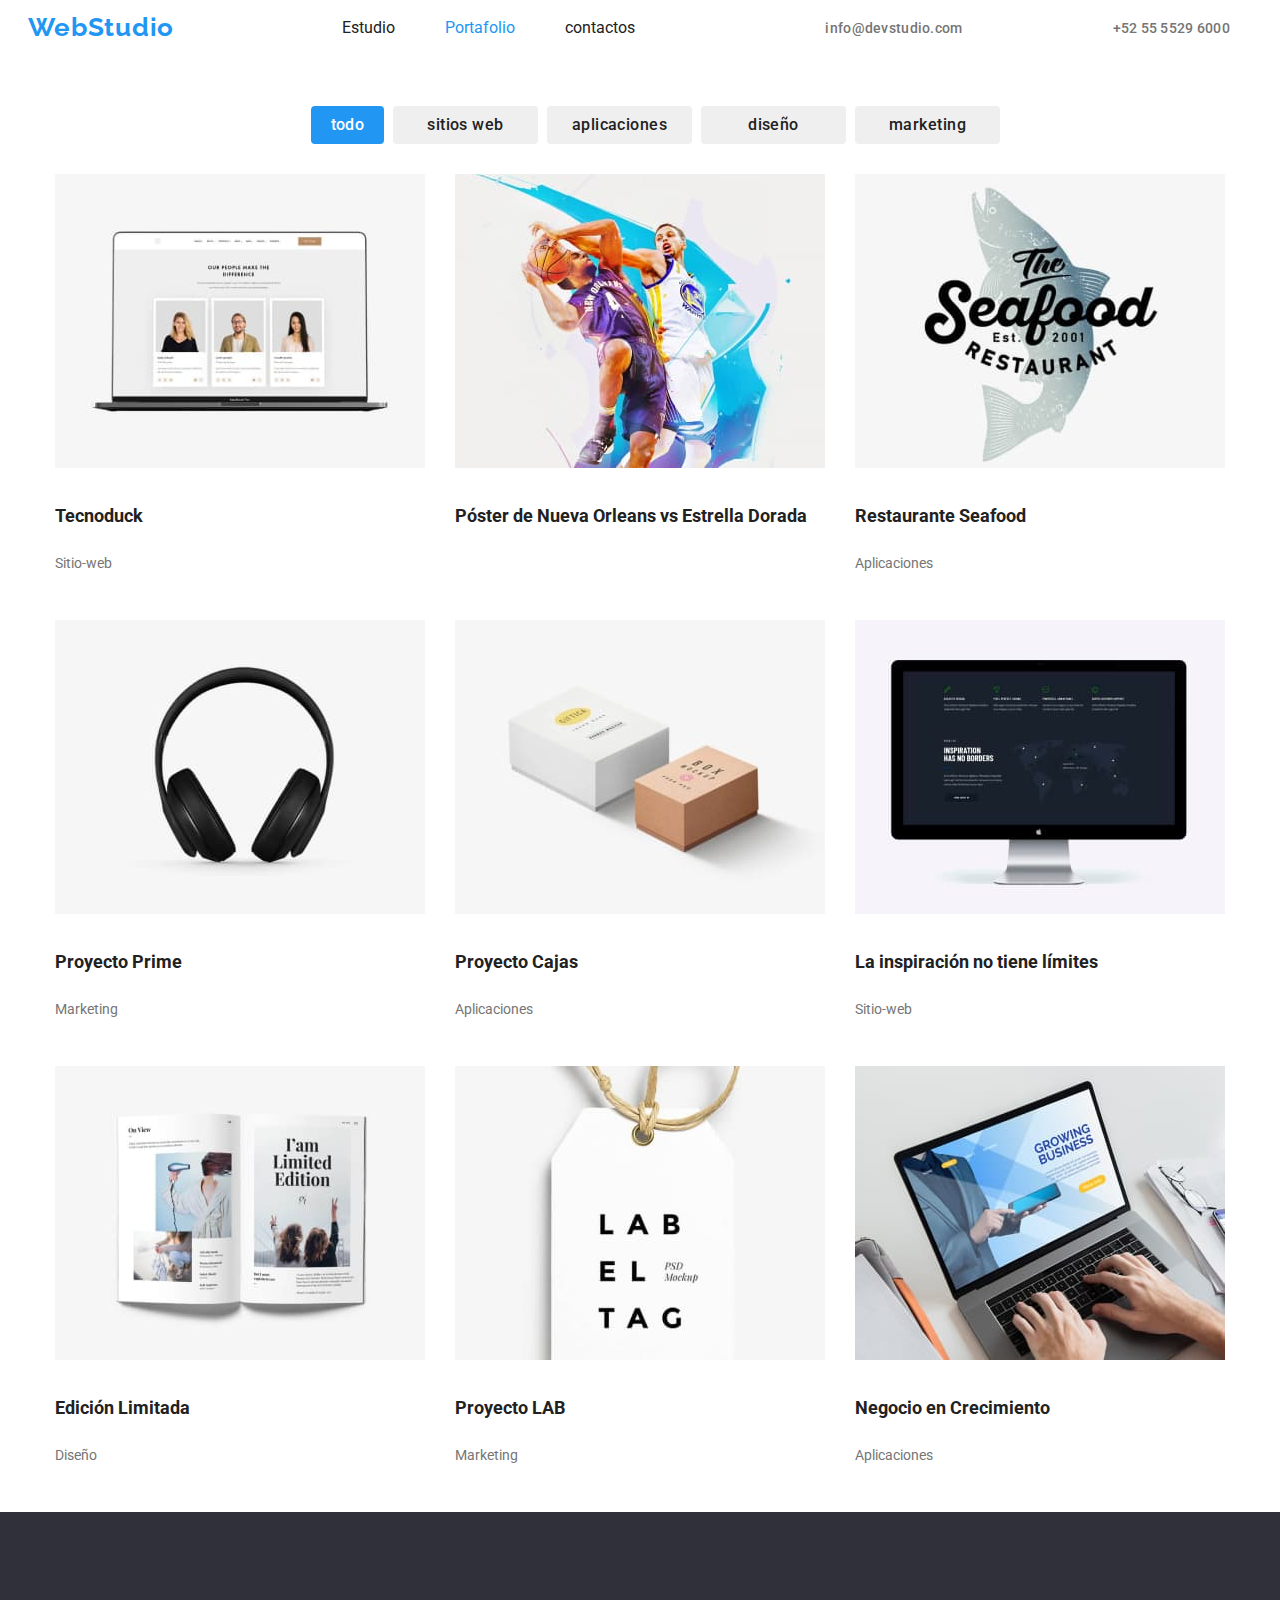
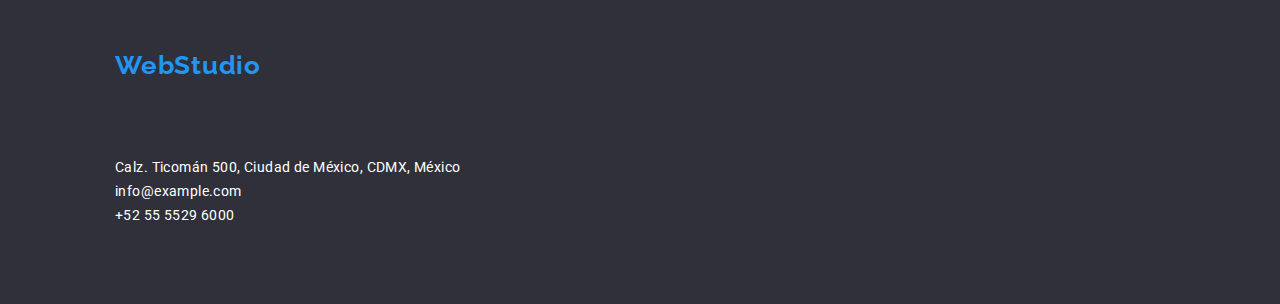
==== portafolio.html @ 16f540e9 "tarea-3" ====
<!DOCTYPE html>
<html lang="en">
  <head>
    <meta charset="UTF-8" />
    <meta http-equiv="X-UA-Compatible" content="IE=edge" />
    <meta name="viewport" content="width=device-width, initial-scale=1.0" />
    <title>Document</title>
    <link rel="stylesheet" href="css/styles.css" />
    <link rel="preconnect" href="https://fonts.gstatic.com" crossorigin />
  </head>
  <body>
    <header class="cabecera">
      <a class="logo" href="#">WebStudio</a>
      <nav class="menu">
        <ul class="list">
          <li id="current">
            <a class="link" href="./index.html">Estudio</a>
          </li>
          <li>
            <a class="link current" href="./portafolio.html">Portafolio</a>
          </li>
          <li>
            <a class="link contacts" href="./contactos">contactos</a>
          </li>
        </ul>
      </nav>
      <ul class="list">
        <li>
          <a class="link-contacts" href="mailto:info@devstudio.com"
            >info@devstudio.com</a
          >
        </li>
        <li>
          <a class="link-contacts" href="tel:+52 55 5529 6000"
            >+52 55 5529 6000</a
          >
        </li>
      </ul>
    </header>
    <main>
      <section class="cuerpo-port">
        <ul class="button-port">
          <li>
            <button class="button-blue" type="button">todo</button>
          </li>
          <li>
            <button class="filter-button" type="button">sitios web</button>
          </li>
          <li>
            <button class="filter-button" type="button">aplicaciones</button>
          </li>
          <li>
            <button class="filter-button" type="button">diseño</button>
          </li>
          <li>
            <button class="filter-button" type="button">marketing</button>
          </li>
        </ul>
        <ul class="images-portafolio">
          <li>
            <img
              src="./images/image16.jpg"
              alt="equipo trabajo"
              width="370"
              height="294"
            />
            <h3 class="title-prt">Tecnoduck</h3>
            <p class="image-description">Sitio-web</p>
          </li>
          <li>
            <img
              src="./images/image8.jpg"
              alt="pintura"
              width="370"
              height="294"
            />
            <h3 class="title-prt">
              Póster de Nueva Orleans vs Estrella Dorada
            </h3>
          </li>
          <li>
            <img
              src="./images/image9.jpg"
              alt="restaurante"
              width="370"
              height="294"
            />
            <h3 class="title-prt">Restaurante Seafood</h3>
            <p class="image-description">Aplicaciones</p>
          </li>
          <li>
            <img
              src="./images/image10.jpg"
              alt="audifonos"
              width="370"
              height="294"
            />
            <h3 class="title-prt">Proyecto Prime</h3>
            <p class="image-description">Marketing</p>
          </li>
          <li>
            <img
              src="./images/image11.jpg"
              alt="cajas"
              width="370"
              height="294"
            />
            <h3 class="title-prt">Proyecto Cajas</h3>
            <p class="image-description">Aplicaciones</p>
          </li>
          <li>
            <img
              src="./images/image12.jpg"
              alt="pantalla"
              width="370"
              height="294"
            />
            <h3 class="title-prt">La inspiración no tiene límites</h3>
            <p class="image-description">Sitio-web</p>
          </li>
          <li>
            <img
              src="./images/image13.jpg"
              alt="libro"
              width="370"
              height="294"
            />
            <h3 class="title-prt">Edición Limitada</h3>
            <p class="image-description">Diseño</p>
          </li>
          <li>
            <img
              src="./images/image14.jpg"
              alt="marketing"
              width="370"
              height="294"
            />
            <h3 class="title-prt">Proyecto LAB</h3>
            <p class="image-description">Marketing</p>
          </li>
          <li>
            <img
              src="./images/image15.jpg"
              alt=" portatil"
              width="370"
              height="294"
            />
            <h3 class="title-prt">Negocio en Crecimiento</h3>
            <p class="image-description">Aplicaciones</p>
          </li>
        </ul>
      </section>
    </main>
    <footer class="footer-f">
      <a class="logo" href="#">WebStudio</a>
      <address>
        <ul class="list-footer">
          <li>
            <a
              class="contacts-footer"
              href="https://www.google.com/search?q=Calz.+Ticom%C3%A1n+500%2C+Ciudad+de+M%C3%A9xico%2C+CDMX%2C+M%C3%A9xico&oq=Calz.+Ticom%C3%A1n+500%2C+Ciudad+de+M%C3%A9xico%2C+CDMX%2C+M%C3%A9xico&aqs=chrome..69i57.4331j0j7&sourceid=chrome&ie=UTF-8"
              target="_blank"
              rel="noopener noreferrer"
              >Calz. Ticomán 500, Ciudad de México, CDMX, México</a
            >
          </li>
          <li>
            <a class="contacts-footer" href="mailto:info@example.com"
              >info@example.com</a
            >
          </li>
          <li>
            <a class="contacts-footer" href="tel:+52 55 5529 6000"
              >+52 55 5529 6000
            </a>
          </li>
        </ul>
      </address>
    </footer>
  </body>
</html>
---- css/styles.css ----
@import url("https://fonts.googleapis.com/css2?family=Raleway:wght@100;200;300;400;500;600;700&family=Roboto:wght@100;300;400;500;700&display=swap");

:root {
  --brand-color: #2196f3;
  --text-color: #212121;
  --background-color: #2f303a;
}

body {
  background-color: #ffffff;
  font-family: "Roboto";
  font-style: normal;
  font-weight: 400;
  color: var(--text-color);
  margin: 0;
  line-height: 1em;
}
.cabecera {
  display: flex;
  align-items: center;
  justify-content: center;
}
.container {
  width: 1300px;
  padding-right: 15px;
  padding-left: 15px;
  margin-right: 15px;
  margin-left: 15px;
}
.menu {
  display: flex;
  padding-left: 100px;
}
.list {
  display: flex;
}
.list a {
  margin-right: 50px;
}
.titles-section {
  margin: auto;
  margin-top: 55px;
  padding: 0px;
  justify-content: center;
  width: 1000px;
}
.titles-section ul {
  margin-top: 0px;
  margin-bottom: auto;
  padding: 0px;
  display: flex;
}
.titles-index {
  margin-right: 30px;
}
a {
  text-decoration: none;
  color: inherit;
}
li {
  list-style: none;
}
.button:focus {
  color: var(--brand-color);
}
.link:focus {
  color: var(--brand-color);
}
.logo {
  font-family: "Raleway";
  font-weight: 700;
  font-size: 26px;
  line-height: 1.15em;
  color: var(--brand-color);
  font-size: 26px;
  text-align: right;
  letter-spacing: 0.03em;
  margin: auto;
  text-decoration: none;
}
.link a {
  font-weight: 500;
  line-height: 1.2;
  color: var(--text-color);
  cursor: pointer;
  text-decoration: none;
  font-style: normal;
  margin: auto;
  margin-right: 50px;
  letter-spacing: 0.02em;
}
.link {
  display: flex;
  list-style: none;
  margin: auto;
}
.current {
  color: var(--brand-color);
}
.link-contacts {
  font-weight: 500;
  font-size: 14px;
  line-height: 1.7142em;
  color: #757575;
  text-decoration: none;
  font-style: normal;
  letter-spacing: 0.02em;
  margin-right: 50px;
  padding: 0px;
  display: flex;
  list-style: none;
  margin: auto;
  padding: auto;
  padding-left: 100px;
}
button:hover {
  background-color: #2196f3;
  cursor: pointer;
}
.button {
  font-weight: 700;
  font-size: 16px;
  line-height: 1.8;
  color: #ffffff;
  background-color: var(--brand-color);
  border: none;
  border-radius: 4px;
  display: block;
  justify-content: center;
  width: 240px;
  height: 31px;
  text-align: center;
  letter-spacing: 0.06em;
}
.titles-section {
  display: flex;
  margin-top: 55px;
  padding: 0px;
  justify-content: center;
  width: 1000px;
}
.titles-section ul {
  margin-top: 0px;
  margin-bottom: auto;
  padding: 0px;
}

.link-contacts:hover,
.link-contacts:focus {
  color: var(--brand-color);
}
.link:hover {
  cursor: pointer;
  color: var(--brand-color);
}

main .title {
  font-weight: 900;
  color: #ffffff;
  line-height: 1.3;
  text-align: center;
  display: block;
  margin: 0 auto;
  margin-bottom: 30px;
  initial-letter: 0.06em;
  letter-spacing: 0.06em;
  line-height: 1.363em;
  text-transform: uppercase;
  width: 696px;
  padding: 0;
  font-size: 44px;
  font-weight: 900;
}
.hero {
  background-color: var(--background-color);
  padding-top: 200px;
  padding-bottom: 200px;
  background: #212121;
  display: flex;
  justify-content: center;
  align-items: center;
  flex-direction: column;
  height: 60vh;
}

main .content-title {
  font-weight: 700;
  font-size: 14px;
  line-height: 1.428em;
  letter-spacing: 0.03em;
  text-transform: uppercase;
}

.content {
  font-size: 14px;
  color: #757575;
  line-height: 1.7;
  font-weight: 400;
  margin: auto;
  font-size: 14px;
  line-height: 1.71em;
  letter-spacing: 0.03em;
}
.img-prin {
  display: block;
  margin: auto;
  width: auto;
  margin-top: 94px;
}
.section-title {
  font-weight: 700;
  font-size: 36px;
  line-height: 1.166em;
  margin: auto;
  margin-bottom: 50px;
  text-align: center;
  font-style: normal;
  letter-spacing: 0.03em;
}
.img-li {
  display: flex;
  justify-content: center;
  margin: auto;
  padding: 0;
  flex-direction: row;
  justify-content: space-around;
}
.imag-objets {
  margin-right: 30.26px;
}
.list-team {
  width: 270px;
  height: 368px;
  margin-left: 20px;
}
.our-team {
  font-weight: 700;
  font-size: 36px;
  line-height: 1.166em;
  margin: auto;
  margin-bottom: 50px;
  font-style: normal;
  text-align: center;
  letter-spacing: 0.03em;
}
.team-work {
  margin-top: 94px;
  padding: 94px;
  padding-bottom: 94px;
  background-color: #f5f4fa;
}
.fondo {
  display: flex;
  margin: auto;
  padding: 0%;
  padding-left: 10px;
  flex-direction: row;
}
.name {
  font-weight: 500;
  font-size: 16px;
  line-height: 1.1;
  color: var(--text-color);
  text-align: center;
  letter-spacing: 0.03em;
  font-style: normal;
}

.profession {
  font-size: 16px;
  color: #757575;
  line-height: 1.1;
  font-weight: 500;
  text-align: center;
  letter-spacing: 0.03em;
  font-style: normal;
}

.filter-button {
  font-family: "Roboto";
  font-weight: 500;
  font-size: 16px;
  color: #212121;
  line-height: 1.625em;
  border: none;
  border-radius: 4px;
  width: 145px;
  height: 38px;
  margin-right: 9px;
  text-align: center;
  letter-spacing: 0.03em;
}
.button-blue {
  font-family: "Roboto";
  font-weight: 500;
  font-size: 16px;
  line-height: 1.6;
  border: none;
  border-radius: 4px;
  background-color: #2196f3;
  color: #ffffff;
  margin-right: 9px;
  width: 73px;
  height: 38px;
  text-align: center;
  letter-spacing: 0.03em;
}

.cuerpo-port {
  margin-top: 50px;
}
.button-port {
  display: flex;
  align-items: center;
  justify-content: center;
  margin: auto;
  margin-bottom: 30px;
}
.images-portafolio {
  font-size: 18px;
  line-height: 2;
  padding: 0px;
  margin-bottom: 30px;
  display: flex;
  flex-wrap: wrap;
  justify-content: center;
  column-gap: 30px;
  row-gap: 30px;
  cursor: pointer;
}
.image-description {
  font-size: 14px;
  color: #757575;
  line-height: 1.71em;
}
.title-prt {
  font-style: normal;
  font-weight: 700;
  font-size: 18px;
  line-height: 2em;
}
footer {
  padding-left: 15px;
  padding-top: 80px;
  padding-bottom: 60px;
}
.footer-f {
  background-color: #2f303a;
  height: 252px;
  display: flex;
  flex-direction: column;
}
.contacts-footer {
  font-size: 14px;
  color: #ffffff;
  line-height: 1.7;
  font-family: "Roboto";
  letter-spacing: 0.03em;
  margin-top: 258px;
}

footer .logo {
  font-family: "Raleway";
  font-weight: 700;
  font-size: 26px;
  line-height: 1.15em;
  color: var(--brand-color);
  margin-left: 100px;
  letter-spacing: 0.03em;
  display: flex;
}
.list-footer {
  list-style: none;
  padding: 0%;
  margin-left: 100px;
}
.list-footer a {
  text-decoration: none;
}
address {
  font-style: normal;
}
.contacts-footer:hover,
.contacts-footer:focus {
  color: var(--brand-color);
  cursor: pointer;
}

.filter-button:hover {
  background-color: #2196f3;
  color: #ffffff;
  cursor: pointer;
}
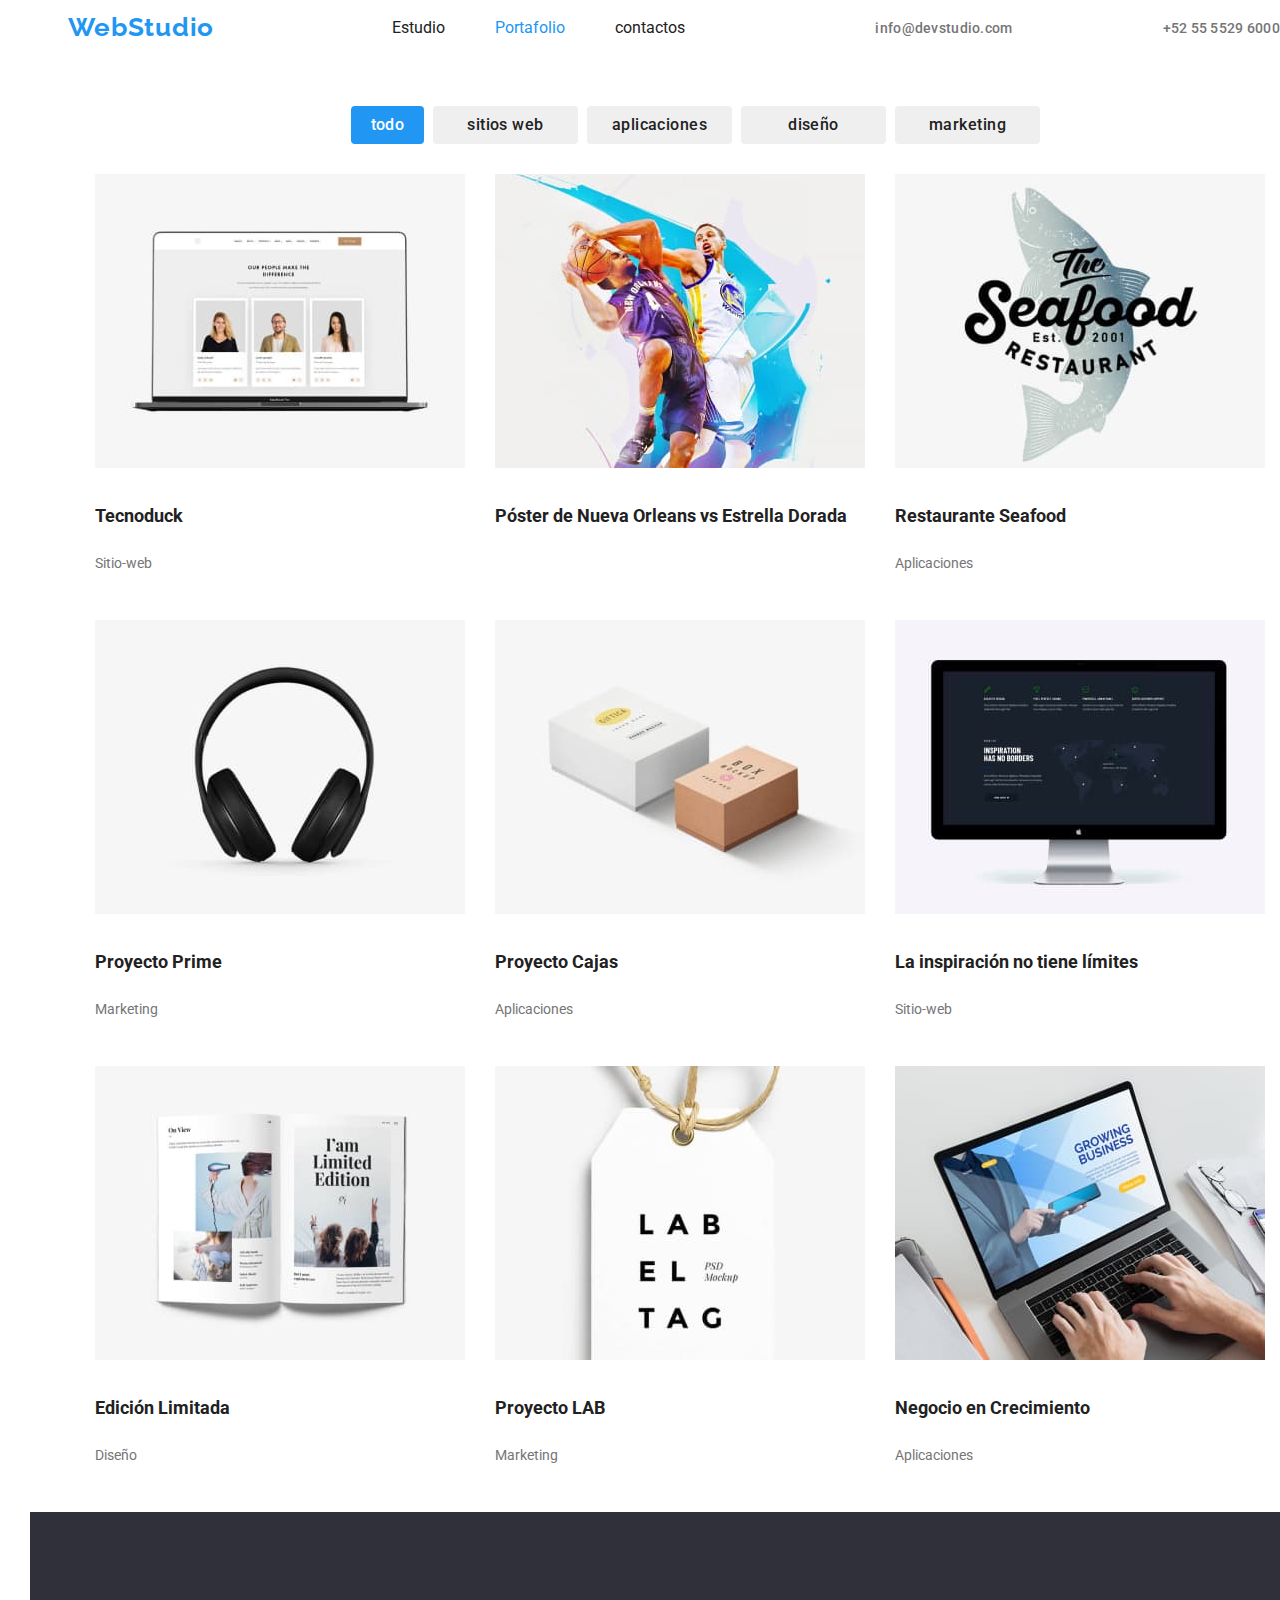
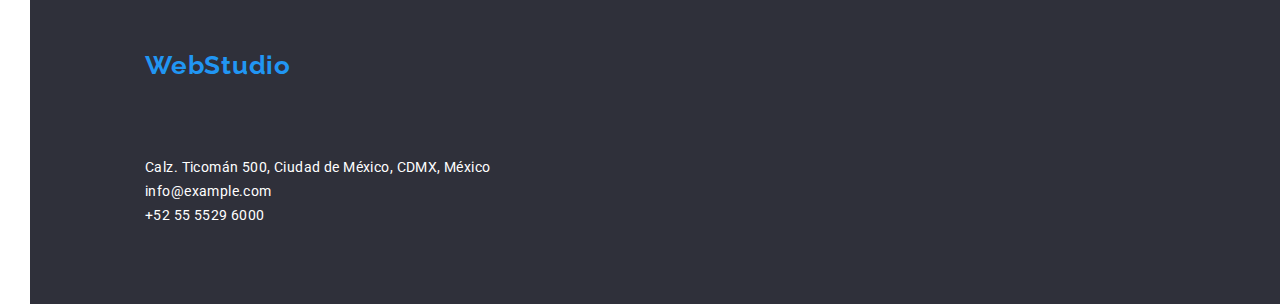
==== commit 9d6c3c16: "tarea" ====
--- a/portafolio.html
+++ b/portafolio.html
@@ -9,173 +9,175 @@
     <link rel="preconnect" href="https://fonts.gstatic.com" crossorigin />
   </head>
   <body>
-    <header class="cabecera">
-      <a class="logo" href="#">WebStudio</a>
-      <nav class="menu">
+    <div class="container">
+      <header class="cabecera">
+        <a class="logo" href="#">WebStudio</a>
+        <nav class="menu">
+          <ul class="list">
+            <li id="current">
+              <a class="link" href="./index.html">Estudio</a>
+            </li>
+            <li>
+              <a class="link current" href="./portafolio.html">Portafolio</a>
+            </li>
+            <li>
+              <a class="link contacts" href="./contactos">contactos</a>
+            </li>
+          </ul>
+        </nav>
         <ul class="list">
-          <li id="current">
-            <a class="link" href="./index.html">Estudio</a>
-          </li>
           <li>
-            <a class="link current" href="./portafolio.html">Portafolio</a>
-          </li>
-          <li>
-            <a class="link contacts" href="./contactos">contactos</a>
-          </li>
-        </ul>
-      </nav>
-      <ul class="list">
-        <li>
-          <a class="link-contacts" href="mailto:info@devstudio.com"
-            >info@devstudio.com</a
-          >
-        </li>
-        <li>
-          <a class="link-contacts" href="tel:+52 55 5529 6000"
-            >+52 55 5529 6000</a
-          >
-        </li>
-      </ul>
-    </header>
-    <main>
-      <section class="cuerpo-port">
-        <ul class="button-port">
-          <li>
-            <button class="button-blue" type="button">todo</button>
-          </li>
-          <li>
-            <button class="filter-button" type="button">sitios web</button>
-          </li>
-          <li>
-            <button class="filter-button" type="button">aplicaciones</button>
-          </li>
-          <li>
-            <button class="filter-button" type="button">diseño</button>
-          </li>
-          <li>
-            <button class="filter-button" type="button">marketing</button>
-          </li>
-        </ul>
-        <ul class="images-portafolio">
-          <li>
-            <img
-              src="./images/image16.jpg"
-              alt="equipo trabajo"
-              width="370"
-              height="294"
-            />
-            <h3 class="title-prt">Tecnoduck</h3>
-            <p class="image-description">Sitio-web</p>
-          </li>
-          <li>
-            <img
-              src="./images/image8.jpg"
-              alt="pintura"
-              width="370"
-              height="294"
-            />
-            <h3 class="title-prt">
-              Póster de Nueva Orleans vs Estrella Dorada
-            </h3>
-          </li>
-          <li>
-            <img
-              src="./images/image9.jpg"
-              alt="restaurante"
-              width="370"
-              height="294"
-            />
-            <h3 class="title-prt">Restaurante Seafood</h3>
-            <p class="image-description">Aplicaciones</p>
-          </li>
-          <li>
-            <img
-              src="./images/image10.jpg"
-              alt="audifonos"
-              width="370"
-              height="294"
-            />
-            <h3 class="title-prt">Proyecto Prime</h3>
-            <p class="image-description">Marketing</p>
-          </li>
-          <li>
-            <img
-              src="./images/image11.jpg"
-              alt="cajas"
-              width="370"
-              height="294"
-            />
-            <h3 class="title-prt">Proyecto Cajas</h3>
-            <p class="image-description">Aplicaciones</p>
-          </li>
-          <li>
-            <img
-              src="./images/image12.jpg"
-              alt="pantalla"
-              width="370"
-              height="294"
-            />
-            <h3 class="title-prt">La inspiración no tiene límites</h3>
-            <p class="image-description">Sitio-web</p>
-          </li>
-          <li>
-            <img
-              src="./images/image13.jpg"
-              alt="libro"
-              width="370"
-              height="294"
-            />
-            <h3 class="title-prt">Edición Limitada</h3>
-            <p class="image-description">Diseño</p>
-          </li>
-          <li>
-            <img
-              src="./images/image14.jpg"
-              alt="marketing"
-              width="370"
-              height="294"
-            />
-            <h3 class="title-prt">Proyecto LAB</h3>
-            <p class="image-description">Marketing</p>
-          </li>
-          <li>
-            <img
-              src="./images/image15.jpg"
-              alt=" portatil"
-              width="370"
-              height="294"
-            />
-            <h3 class="title-prt">Negocio en Crecimiento</h3>
-            <p class="image-description">Aplicaciones</p>
-          </li>
-        </ul>
-      </section>
-    </main>
-    <footer class="footer-f">
-      <a class="logo" href="#">WebStudio</a>
-      <address>
-        <ul class="list-footer">
-          <li>
-            <a
-              class="contacts-footer"
-              href="https://www.google.com/search?q=Calz.+Ticom%C3%A1n+500%2C+Ciudad+de+M%C3%A9xico%2C+CDMX%2C+M%C3%A9xico&oq=Calz.+Ticom%C3%A1n+500%2C+Ciudad+de+M%C3%A9xico%2C+CDMX%2C+M%C3%A9xico&aqs=chrome..69i57.4331j0j7&sourceid=chrome&ie=UTF-8"
-              target="_blank"
-              rel="noopener noreferrer"
-              >Calz. Ticomán 500, Ciudad de México, CDMX, México</a
+            <a class="link-contacts" href="mailto:info@devstudio.com"
+              >info@devstudio.com</a
             >
           </li>
           <li>
-            <a class="contacts-footer" href="mailto:info@example.com"
-              >info@example.com</a
+            <a class="link-contacts" href="tel:+52 55 5529 6000"
+              >+52 55 5529 6000</a
             >
           </li>
-          <li>
-            <a class="contacts-footer" href="tel:+52 55 5529 6000"
-              >+52 55 5529 6000
-            </a>
-          </li>
         </ul>
-      </address>
-    </footer>
+      </header>
+      <main>
+        <section class="cuerpo-port">
+          <ul class="button-port">
+            <li>
+              <button class="button-blue" type="button">todo</button>
+            </li>
+            <li>
+              <button class="filter-button" type="button">sitios web</button>
+            </li>
+            <li>
+              <button class="filter-button" type="button">aplicaciones</button>
+            </li>
+            <li>
+              <button class="filter-button" type="button">diseño</button>
+            </li>
+            <li>
+              <button class="filter-button" type="button">marketing</button>
+            </li>
+          </ul>
+          <ul class="images-portafolio">
+            <li>
+              <img
+                src="./images/image16.jpg"
+                alt="equipo trabajo"
+                width="370"
+                height="294"
+              />
+              <h3 class="title-prt">Tecnoduck</h3>
+              <p class="image-description">Sitio-web</p>
+            </li>
+            <li>
+              <img
+                src="./images/image8.jpg"
+                alt="pintura"
+                width="370"
+                height="294"
+              />
+              <h3 class="title-prt">
+                Póster de Nueva Orleans vs Estrella Dorada
+              </h3>
+            </li>
+            <li>
+              <img
+                src="./images/image9.jpg"
+                alt="restaurante"
+                width="370"
+                height="294"
+              />
+              <h3 class="title-prt">Restaurante Seafood</h3>
+              <p class="image-description">Aplicaciones</p>
+            </li>
+            <li>
+              <img
+                src="./images/image10.jpg"
+                alt="audifonos"
+                width="370"
+                height="294"
+              />
+              <h3 class="title-prt">Proyecto Prime</h3>
+              <p class="image-description">Marketing</p>
+            </li>
+            <li>
+              <img
+                src="./images/image11.jpg"
+                alt="cajas"
+                width="370"
+                height="294"
+              />
+              <h3 class="title-prt">Proyecto Cajas</h3>
+              <p class="image-description">Aplicaciones</p>
+            </li>
+            <li>
+              <img
+                src="./images/image12.jpg"
+                alt="pantalla"
+                width="370"
+                height="294"
+              />
+              <h3 class="title-prt">La inspiración no tiene límites</h3>
+              <p class="image-description">Sitio-web</p>
+            </li>
+            <li>
+              <img
+                src="./images/image13.jpg"
+                alt="libro"
+                width="370"
+                height="294"
+              />
+              <h3 class="title-prt">Edición Limitada</h3>
+              <p class="image-description">Diseño</p>
+            </li>
+            <li>
+              <img
+                src="./images/image14.jpg"
+                alt="marketing"
+                width="370"
+                height="294"
+              />
+              <h3 class="title-prt">Proyecto LAB</h3>
+              <p class="image-description">Marketing</p>
+            </li>
+            <li>
+              <img
+                src="./images/image15.jpg"
+                alt=" portatil"
+                width="370"
+                height="294"
+              />
+              <h3 class="title-prt">Negocio en Crecimiento</h3>
+              <p class="image-description">Aplicaciones</p>
+            </li>
+          </ul>
+        </section>
+      </main>
+      <footer class="footer-f">
+        <a class="logo" href="#">WebStudio</a>
+        <address>
+          <ul class="list-footer">
+            <li>
+              <a
+                class="contacts-footer"
+                href="https://www.google.com/search?q=Calz.+Ticom%C3%A1n+500%2C+Ciudad+de+M%C3%A9xico%2C+CDMX%2C+M%C3%A9xico&oq=Calz.+Ticom%C3%A1n+500%2C+Ciudad+de+M%C3%A9xico%2C+CDMX%2C+M%C3%A9xico&aqs=chrome..69i57.4331j0j7&sourceid=chrome&ie=UTF-8"
+                target="_blank"
+                rel="noopener noreferrer"
+                >Calz. Ticomán 500, Ciudad de México, CDMX, México</a
+              >
+            </li>
+            <li>
+              <a class="contacts-footer" href="mailto:info@example.com"
+                >info@example.com</a
+              >
+            </li>
+            <li>
+              <a class="contacts-footer" href="tel:+52 55 5529 6000"
+                >+52 55 5529 6000
+              </a>
+            </li>
+          </ul>
+        </address>
+      </footer>
+    </div>
   </body>
 </html>
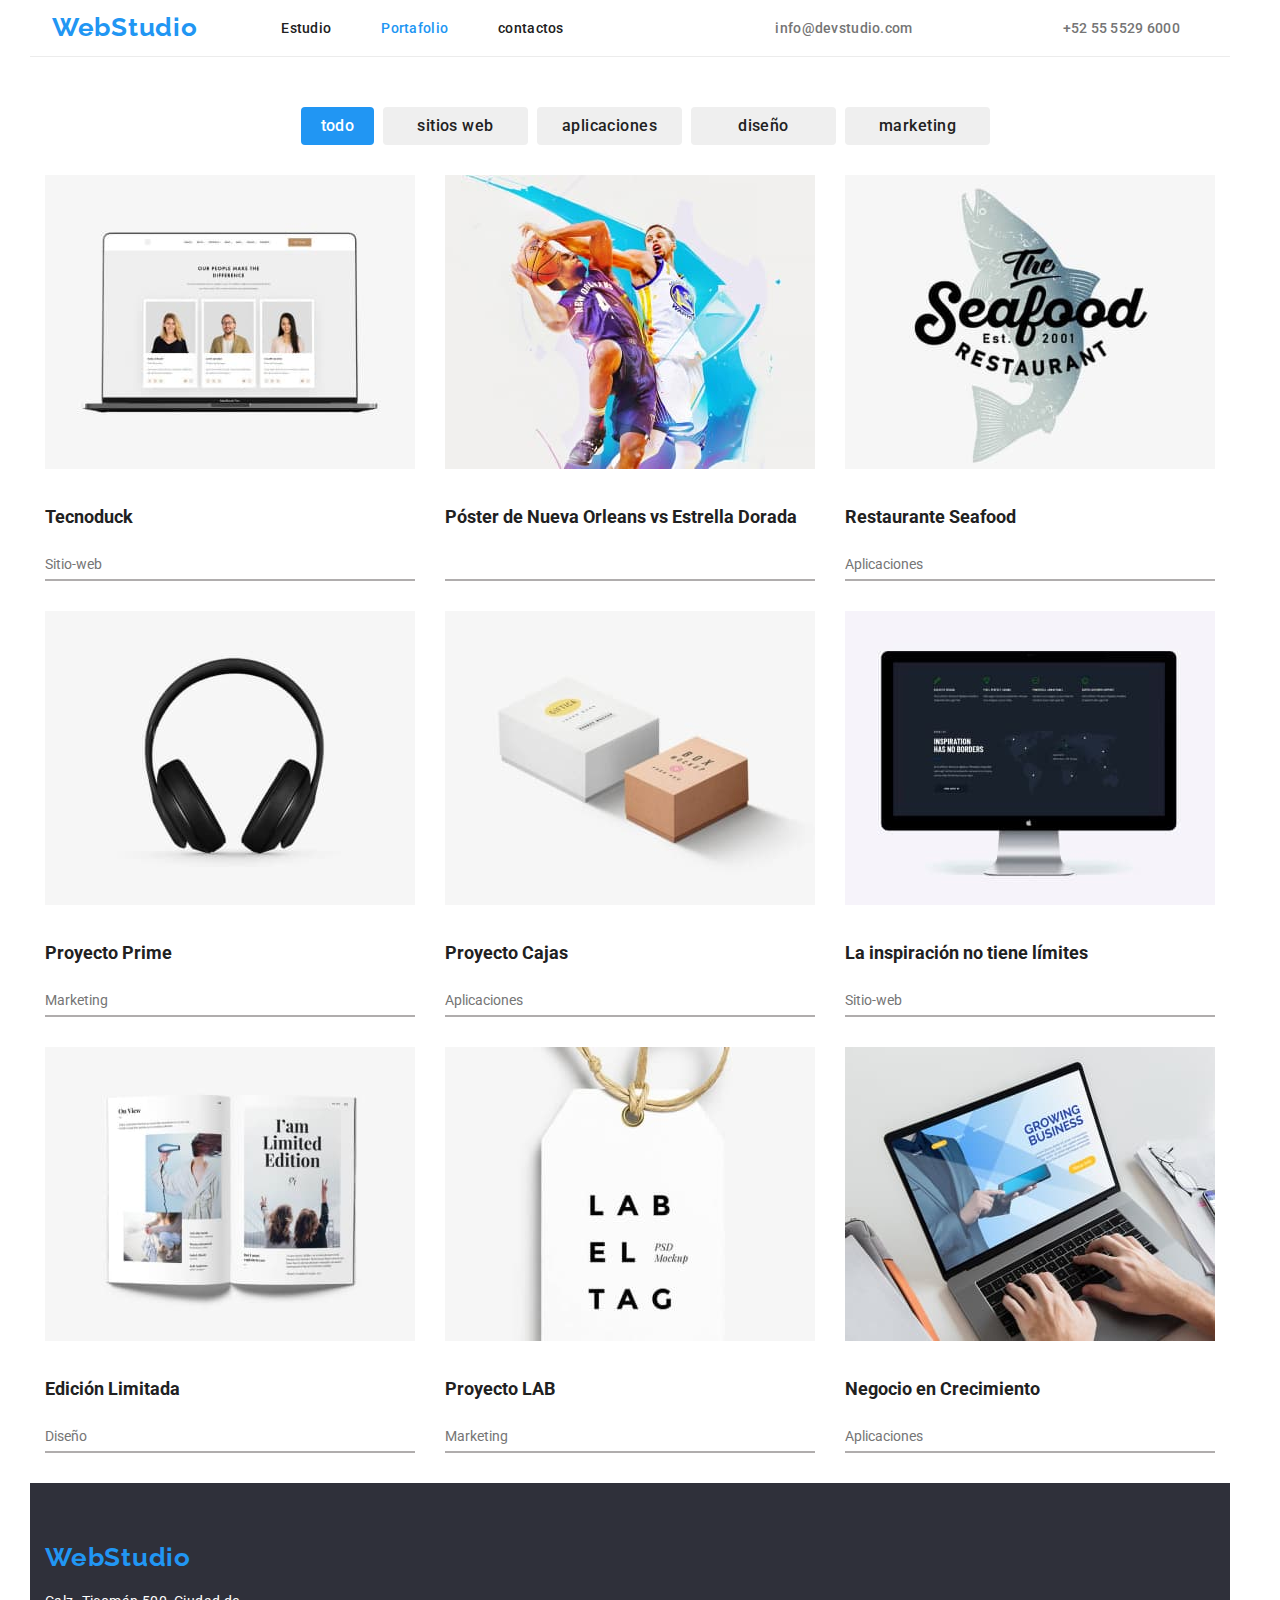
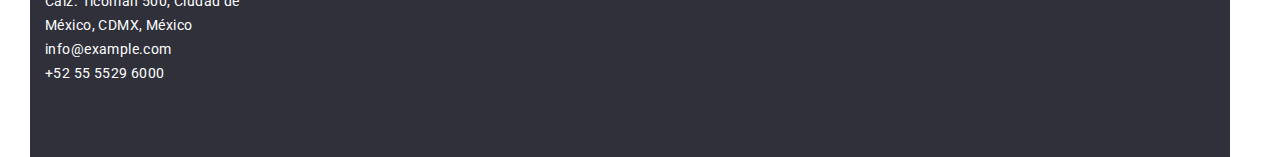
==== commit c42178b6: "modificacion" ====
--- a/portafolio.html
+++ b/portafolio.html
@@ -58,7 +58,7 @@
             </li>
           </ul>
           <ul class="images-portafolio">
-            <li>
+            <li class="img-port">
               <img
                 src="./images/image16.jpg"
                 alt="equipo trabajo"
@@ -68,7 +68,7 @@
               <h3 class="title-prt">Tecnoduck</h3>
               <p class="image-description">Sitio-web</p>
             </li>
-            <li>
+            <li class="img-port">
               <img
                 src="./images/image8.jpg"
                 alt="pintura"
@@ -79,7 +79,7 @@
                 Póster de Nueva Orleans vs Estrella Dorada
               </h3>
             </li>
-            <li>
+            <li class="img-port">
               <img
                 src="./images/image9.jpg"
                 alt="restaurante"
@@ -89,7 +89,7 @@
               <h3 class="title-prt">Restaurante Seafood</h3>
               <p class="image-description">Aplicaciones</p>
             </li>
-            <li>
+            <li class="img-port">
               <img
                 src="./images/image10.jpg"
                 alt="audifonos"
@@ -99,7 +99,7 @@
               <h3 class="title-prt">Proyecto Prime</h3>
               <p class="image-description">Marketing</p>
             </li>
-            <li>
+            <li class="img-port">
               <img
                 src="./images/image11.jpg"
                 alt="cajas"
@@ -109,7 +109,7 @@
               <h3 class="title-prt">Proyecto Cajas</h3>
               <p class="image-description">Aplicaciones</p>
             </li>
-            <li>
+            <li class="img-port">
               <img
                 src="./images/image12.jpg"
                 alt="pantalla"
@@ -119,7 +119,7 @@
               <h3 class="title-prt">La inspiración no tiene límites</h3>
               <p class="image-description">Sitio-web</p>
             </li>
-            <li>
+            <li class="img-port">
               <img
                 src="./images/image13.jpg"
                 alt="libro"
@@ -129,7 +129,7 @@
               <h3 class="title-prt">Edición Limitada</h3>
               <p class="image-description">Diseño</p>
             </li>
-            <li>
+            <li class="img-port">
               <img
                 src="./images/image14.jpg"
                 alt="marketing"
@@ -139,7 +139,7 @@
               <h3 class="title-prt">Proyecto LAB</h3>
               <p class="image-description">Marketing</p>
             </li>
-            <li>
+            <li class="img-port">
               <img
                 src="./images/image15.jpg"
                 alt=" portatil"
@@ -152,8 +152,8 @@
           </ul>
         </section>
       </main>
-      <footer class="footer-f">
-        <a class="logo" href="#">WebStudio</a>
+      <footer>
+        <a class="logo-f" href="#">WebStudio</a>
         <address>
           <ul class="list-footer">
             <li>
--- a/css/styles.css
+++ b/css/styles.css
@@ -19,9 +19,10 @@
   display: flex;
   align-items: center;
   justify-content: center;
+  border-bottom: 1px solid #ececec;
 }
 .container {
-  width: 1300px;
+  width: 1200px;
   padding-right: 15px;
   padding-left: 15px;
   margin-right: 15px;
@@ -29,7 +30,18 @@
 }
 .menu {
   display: flex;
-  padding-left: 100px;
+  list-style: none;
+  margin: auto;
+}
+.menu a {
+  text-decoration: none;
+  font-style: normal;
+  font-weight: 500;
+  font-size: 14px;
+  line-height: 1.7142em;
+  letter-spacing: 0.02em;
+  margin: auto;
+  margin-right: 50px;
 }
 .list {
   display: flex;
@@ -37,22 +49,7 @@
 .list a {
   margin-right: 50px;
 }
-.titles-section {
-  margin: auto;
-  margin-top: 55px;
-  padding: 0px;
-  justify-content: center;
-  width: 1000px;
-}
-.titles-section ul {
-  margin-top: 0px;
-  margin-bottom: auto;
-  padding: 0px;
-  display: flex;
-}
-.titles-index {
-  margin-right: 30px;
-}
+
 a {
   text-decoration: none;
   color: inherit;
@@ -72,11 +69,10 @@
   font-size: 26px;
   line-height: 1.15em;
   color: var(--brand-color);
-  font-size: 26px;
   text-align: right;
-  letter-spacing: 0.03em;
-  margin: auto;
-  text-decoration: none;
+  text-decoration: none;
+  letter-spacing: 0.03em;
+  margin: auto;
 }
 .link a {
   font-weight: 500;
@@ -132,17 +128,20 @@
   text-align: center;
   letter-spacing: 0.06em;
 }
+
 .titles-section {
   display: flex;
-  margin-top: 55px;
   padding: 0px;
-  justify-content: center;
-  width: 1000px;
+  padding-top: 95px;
+  padding-left: 15px;
 }
 .titles-section ul {
-  margin-top: 0px;
-  margin-bottom: auto;
-  padding: 0px;
+  padding: 0%;
+  margin: auto;
+  display: flex;
+}
+.titles-index {
+  margin-right: 30px;
 }
 
 .link-contacts:hover,
@@ -183,11 +182,12 @@
   height: 60vh;
 }
 
-main .content-title {
+.content-title {
   font-weight: 700;
   font-size: 14px;
   line-height: 1.428em;
   letter-spacing: 0.03em;
+  font-style: normal;
   text-transform: uppercase;
 }
 
@@ -195,15 +195,14 @@
   font-size: 14px;
   color: #757575;
   line-height: 1.7;
-  font-weight: 400;
-  margin: auto;
-  font-size: 14px;
-  line-height: 1.71em;
-  letter-spacing: 0.03em;
+  margin: auto;
+  letter-spacing: 0.03em;
+  width: 270px;
 }
 .img-prin {
   display: block;
-  margin: auto;
+  margin-left: 100px;
+  margin-right: 100px;
   width: auto;
   margin-top: 94px;
 }
@@ -219,47 +218,50 @@
 }
 .img-li {
   display: flex;
-  justify-content: center;
-  margin: auto;
-  padding: 0;
+  margin: 0px;
+  margin-right: 0px;
   flex-direction: row;
-  justify-content: space-around;
+  justify-content: center;
 }
 .imag-objets {
   margin-right: 30.26px;
+  height: 368px;
+}
+.our-team {
+  font-weight: 700;
+  font-size: 36px;
+  line-height: 1.166em;
+  margin: auto;
+  padding-bottom: 55px;
+  font-style: normal;
+  text-align: center;
+  letter-spacing: 0.03em;
+}
+.team-work {
+  padding-left: 15px;
+  padding-top: 94px;
+  padding-bottom: 94px;
+  background-color: #f5f4fa;
+}
+
+.fondo {
+  display: flex;
+  margin: auto;
+  padding: 0px;
 }
 .list-team {
   width: 270px;
   height: 368px;
-  margin-left: 20px;
-}
-.our-team {
-  font-weight: 700;
-  font-size: 36px;
-  line-height: 1.166em;
-  margin: auto;
-  margin-bottom: 50px;
-  font-style: normal;
-  text-align: center;
-  letter-spacing: 0.03em;
-}
-.team-work {
-  margin-top: 94px;
-  padding: 94px;
-  padding-bottom: 94px;
-  background-color: #f5f4fa;
-}
-.fondo {
-  display: flex;
-  margin: auto;
-  padding: 0%;
-  padding-left: 10px;
-  flex-direction: row;
+  margin-right: 30px;
+}
+.img-e {
+  width: 270px;
+  height: 260px;
 }
 .name {
-  font-weight: 500;
-  font-size: 16px;
-  line-height: 1.1;
+  font-weight: 700;
+  font-size: 14px;
+  line-height: 1.428em;
   color: var(--text-color);
   text-align: center;
   letter-spacing: 0.03em;
@@ -267,12 +269,13 @@
 }
 
 .profession {
-  font-size: 16px;
+  font-size: 14px;
   color: #757575;
-  line-height: 1.1;
-  font-weight: 500;
-  text-align: center;
-  letter-spacing: 0.03em;
+  line-height: 1.71em;
+  text-align: center;
+  font-weight: 500;
+  letter-spacing: 0.03em;
+  margin: auto;
   font-style: normal;
 }
 
@@ -290,6 +293,11 @@
   text-align: center;
   letter-spacing: 0.03em;
 }
+.filter-button:hover {
+  background-color: #2196f3;
+  color: #ffffff;
+  cursor: pointer;
+}
 .button-blue {
   font-family: "Roboto";
   font-weight: 500;
@@ -339,40 +347,42 @@
   font-size: 18px;
   line-height: 2em;
 }
+.img-port {
+  width: 370px;
+  height: 404px;
+  border-bottom: 2px solid #b0adad;
+  box-shadow: 0px 1px 1px rgba(o, 0, 0, 0.12), 0px 4px, 4px rgba(o, 0, 0, 0.6),
+    1px, 4px, 6px rgba(o, 0, 0, 0.16);
+}
 footer {
   padding-left: 15px;
-  padding-top: 80px;
+  padding-top: 60px;
   padding-bottom: 60px;
-}
-.footer-f {
   background-color: #2f303a;
-  height: 252px;
-  display: flex;
-  flex-direction: column;
-}
+}
+
 .contacts-footer {
   font-size: 14px;
   color: #ffffff;
   line-height: 1.7;
-  font-family: "Roboto";
-  letter-spacing: 0.03em;
-  margin-top: 258px;
-}
-
-footer .logo {
+  letter-spacing: 0.03em;
+  font-weight: 400;
+  line-height: 1.7142em;
+}
+
+.logo-f {
   font-family: "Raleway";
   font-weight: 700;
   font-size: 26px;
   line-height: 1.15em;
   color: var(--brand-color);
-  margin-left: 100px;
-  letter-spacing: 0.03em;
-  display: flex;
+  letter-spacing: 0.03em;
 }
 .list-footer {
   list-style: none;
   padding: 0%;
-  margin-left: 100px;
+  width: 231px;
+  height: 92px;
 }
 .list-footer a {
   text-decoration: none;
@@ -385,9 +395,3 @@
   color: var(--brand-color);
   cursor: pointer;
 }
-
-.filter-button:hover {
-  background-color: #2196f3;
-  color: #ffffff;
-  cursor: pointer;
-}
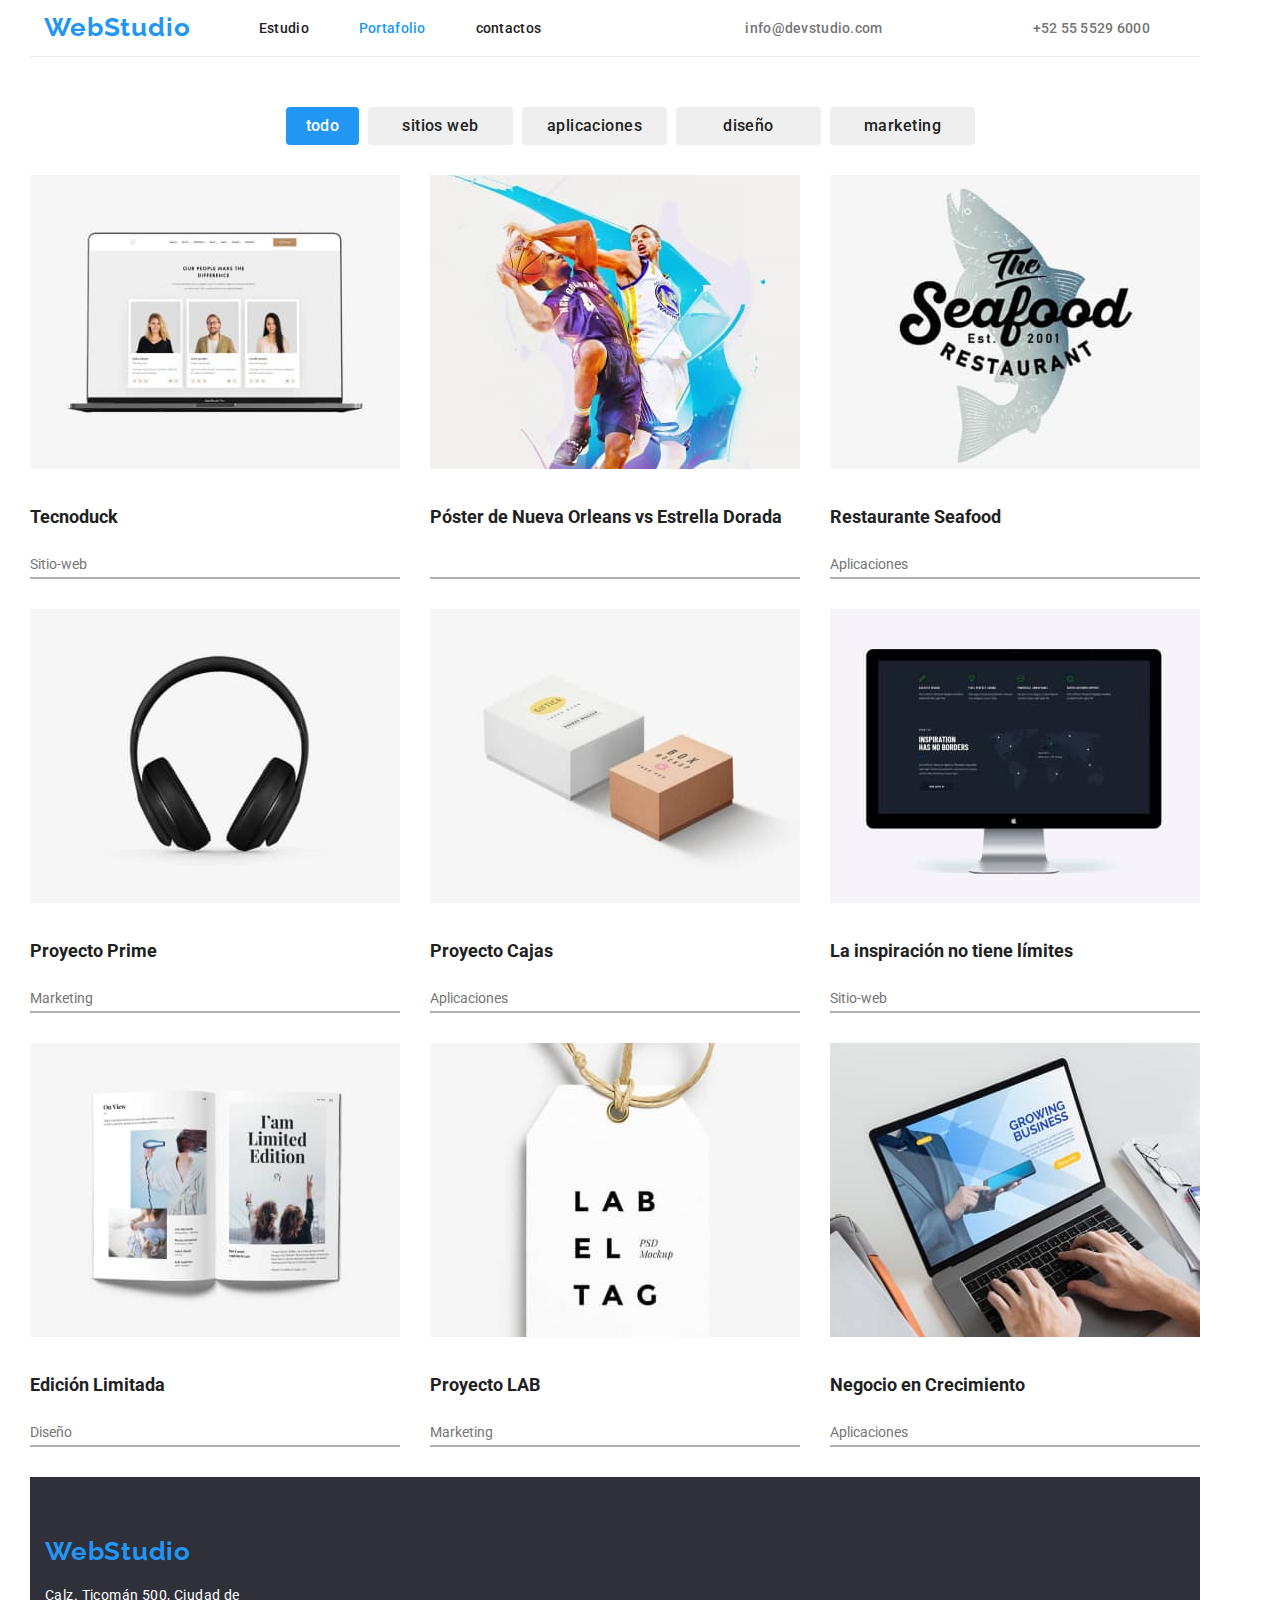
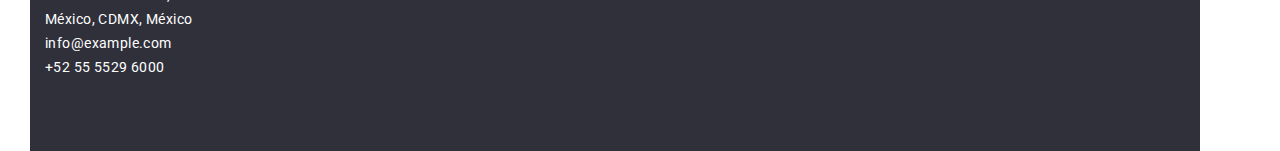
==== commit 8cf6c429: "modificar-tarea" ====
--- a/portafolio.html
+++ b/portafolio.html
@@ -5,6 +5,7 @@
     <meta http-equiv="X-UA-Compatible" content="IE=edge" />
     <meta name="viewport" content="width=device-width, initial-scale=1.0" />
     <title>Document</title>
+    <link rel="stylesheet" href="./css/modern-normalize.css" />
     <link rel="stylesheet" href="css/styles.css" />
     <link rel="preconnect" href="https://fonts.gstatic.com" crossorigin />
   </head>
--- a/css/styles.css
+++ b/css/styles.css
@@ -252,8 +252,10 @@
 .list-team {
   width: 270px;
   height: 368px;
-  margin-right: 30px;
-}
+  margin-right: 5px;
+  margin-left: 9px;
+}
+
 .img-e {
   width: 270px;
   height: 260px;
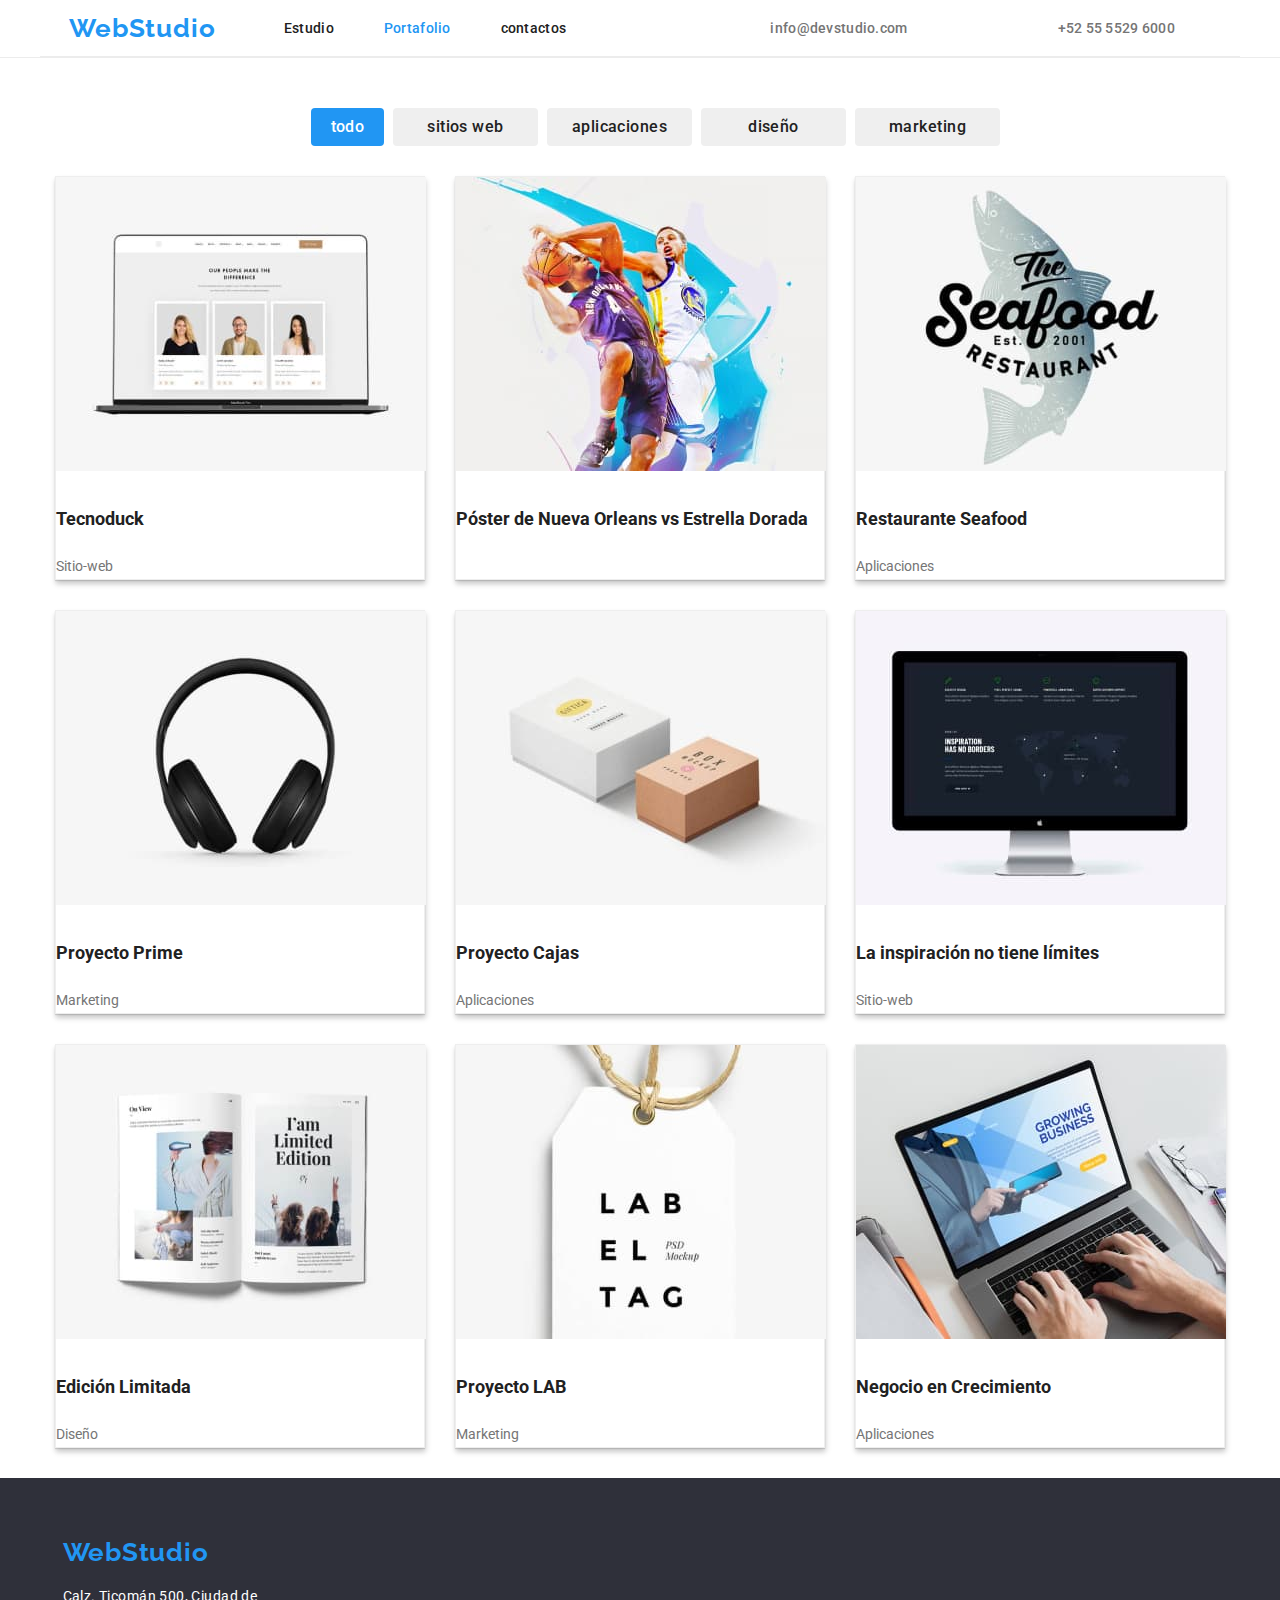
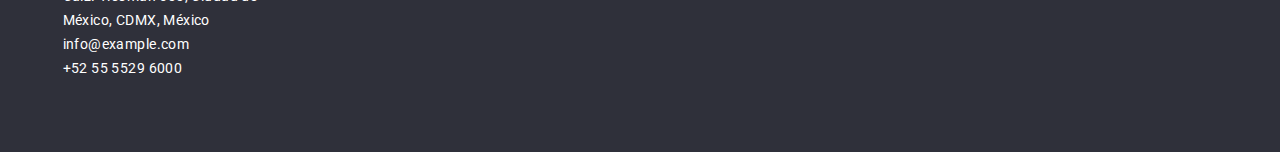
==== commit 4b70444e: "nuevas correcciones" ====
--- a/portafolio.html
+++ b/portafolio.html
@@ -5,13 +5,16 @@
     <meta http-equiv="X-UA-Compatible" content="IE=edge" />
     <meta name="viewport" content="width=device-width, initial-scale=1.0" />
     <title>Document</title>
-    <link rel="stylesheet" href="./css/modern-normalize.css" />
+    <link
+      rel="stylesheet"
+      href="https://cdnjs.cloudflare.com/ajax/libs/modern-normalize/1.0.0/modern-normalize.min.css"
+    />
     <link rel="stylesheet" href="css/styles.css" />
     <link rel="preconnect" href="https://fonts.gstatic.com" crossorigin />
   </head>
   <body>
-    <div class="container">
-      <header class="cabecera">
+    <header class="cabecera">
+      <div class="container cabecera">
         <a class="logo" href="#">WebStudio</a>
         <nav class="menu">
           <ul class="list">
@@ -38,9 +41,11 @@
             >
           </li>
         </ul>
-      </header>
-      <main>
-        <section class="cuerpo-port">
+      </div>
+    </header>
+    <main>
+      <section class="cuerpo-port">
+        <div class="container cuerpo-port">
           <ul class="button-port">
             <li>
               <button class="button-blue" type="button">todo</button>
@@ -151,9 +156,11 @@
               <p class="image-description">Aplicaciones</p>
             </li>
           </ul>
-        </section>
-      </main>
-      <footer>
+        </div>
+      </section>
+    </main>
+    <footer>
+      <div class="container">
         <a class="logo-f" href="#">WebStudio</a>
         <address>
           <ul class="list-footer">
@@ -178,7 +185,7 @@
             </li>
           </ul>
         </address>
-      </footer>
-    </div>
+      </div>
+    </footer>
   </body>
 </html>
--- a/css/styles.css
+++ b/css/styles.css
@@ -23,11 +23,15 @@
 }
 .container {
   width: 1200px;
+  margin: auto;
+  padding-left: 15px;
   padding-right: 15px;
-  padding-left: 15px;
-  margin-right: 15px;
-  margin-left: 15px;
-}
+}
+.section {
+  padding-top: 94px;
+  padding-bottom: 94px;
+}
+
 .menu {
   display: flex;
   list-style: none;
@@ -67,7 +71,7 @@
   font-family: "Raleway";
   font-weight: 700;
   font-size: 26px;
-  line-height: 1.15em;
+  line-height: 1.19;
   color: var(--brand-color);
   text-align: right;
   text-decoration: none;
@@ -129,13 +133,13 @@
   letter-spacing: 0.06em;
 }
 
-.titles-section {
+.titles-ventajas {
   display: flex;
   padding: 0px;
   padding-top: 95px;
   padding-left: 15px;
 }
-.titles-section ul {
+.titles-ventajas ul {
   padding: 0%;
   margin: auto;
   display: flex;
@@ -194,7 +198,7 @@
 .content {
   font-size: 14px;
   color: #757575;
-  line-height: 1.7;
+  line-height: 1.428em;
   margin: auto;
   letter-spacing: 0.03em;
   width: 270px;
@@ -224,8 +228,14 @@
   justify-content: center;
 }
 .imag-objets {
+  height: 368px;
   margin-right: 30.26px;
-  height: 368px;
+}
+.img-cont {
+  width: 373.16px;
+  height: 323.7px;
+  margin-left: 3 auto;
+  margin-right: 0 auto;
 }
 .our-team {
   font-weight: 700;
@@ -238,8 +248,7 @@
   letter-spacing: 0.03em;
 }
 .team-work {
-  padding-left: 15px;
-  padding-top: 94px;
+  display: block;
   padding-bottom: 94px;
   background-color: #f5f4fa;
 }
@@ -252,8 +261,8 @@
 .list-team {
   width: 270px;
   height: 368px;
-  margin-right: 5px;
-  margin-left: 9px;
+  margin-right: 6px;
+  margin-left: 15px;
 }
 
 .img-e {
@@ -352,9 +361,9 @@
 .img-port {
   width: 370px;
   height: 404px;
-  border-bottom: 2px solid #b0adad;
-  box-shadow: 0px 1px 1px rgba(o, 0, 0, 0.12), 0px 4px, 4px rgba(o, 0, 0, 0.6),
-    1px, 4px, 6px rgba(o, 0, 0, 0.16);
+  border: 1px solid #eeeeee;
+  box-shadow: 0px 1px 1px rgba(0, 0, 0, 0.12), 0px 4px 4px rgba(0, 0, 0, 0.06),
+    1px 4px 6px rgba(0, 0, 0, 0.16);
 }
 footer {
   padding-left: 15px;
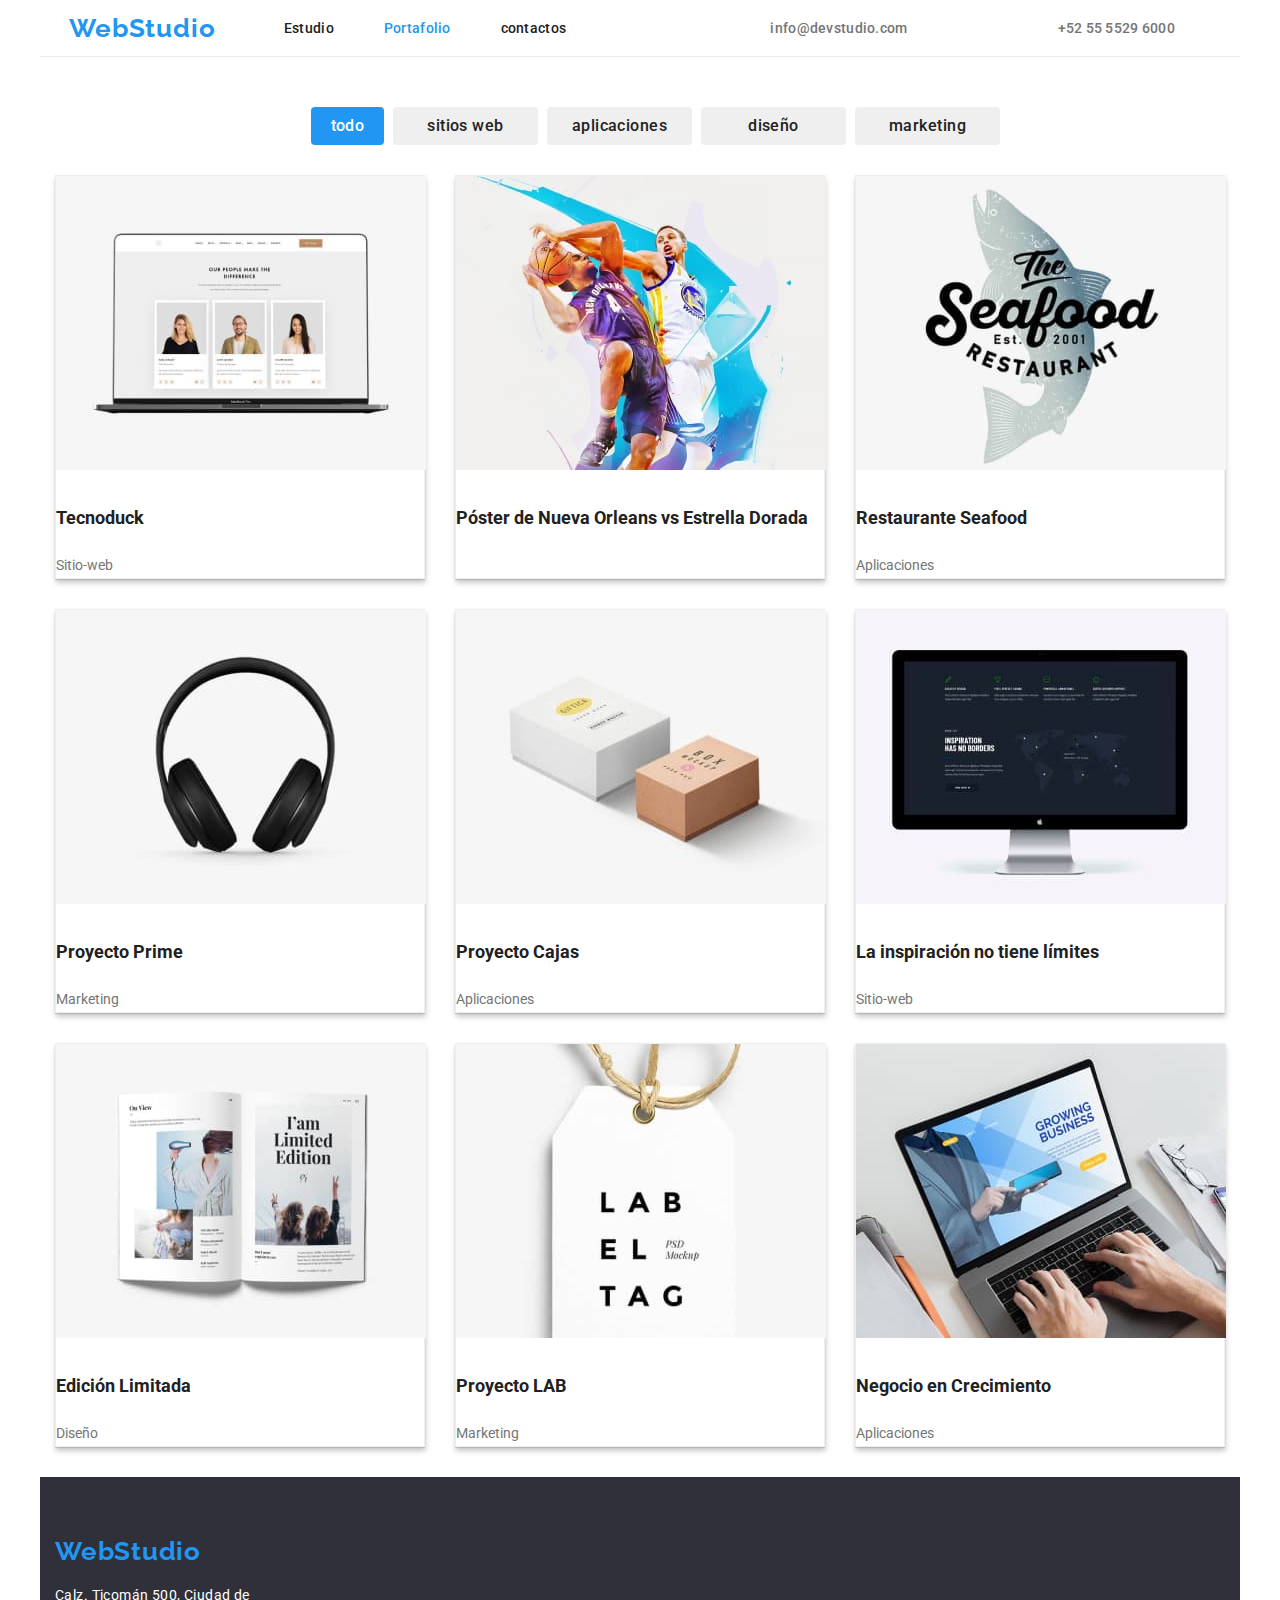
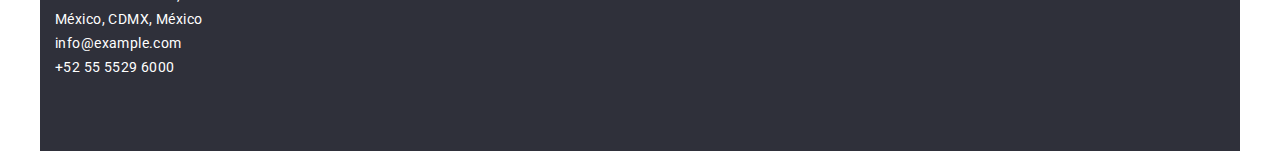
==== commit 24fa4c87: "tarea" ====
--- a/portafolio.html
+++ b/portafolio.html
@@ -13,179 +13,173 @@
     <link rel="preconnect" href="https://fonts.gstatic.com" crossorigin />
   </head>
   <body>
-    <header class="cabecera">
-      <div class="container cabecera">
-        <a class="logo" href="#">WebStudio</a>
-        <nav class="menu">
-          <ul class="list">
-            <li id="current">
-              <a class="link" href="./index.html">Estudio</a>
-            </li>
-            <li>
-              <a class="link current" href="./portafolio.html">Portafolio</a>
-            </li>
-            <li>
-              <a class="link contacts" href="./contactos">contactos</a>
-            </li>
-          </ul>
-        </nav>
+    <header class="container cabecera">
+      <a class="logo" href="#">WebStudio</a>
+      <nav class="menu">
         <ul class="list">
+          <li id="current">
+            <a class="link" href="./index.html">Estudio</a>
+          </li>
           <li>
-            <a class="link-contacts" href="mailto:info@devstudio.com"
-              >info@devstudio.com</a
+            <a class="link current" href="./portafolio.html">Portafolio</a>
+          </li>
+          <li>
+            <a class="link contacts" href="./contactos">contactos</a>
+          </li>
+        </ul>
+      </nav>
+      <ul class="list">
+        <li>
+          <a class="link-contacts" href="mailto:info@devstudio.com"
+            >info@devstudio.com</a
+          >
+        </li>
+        <li>
+          <a class="link-contacts" href="tel:+52 55 5529 6000"
+            >+52 55 5529 6000</a
+          >
+        </li>
+      </ul>
+    </header>
+    <main>
+      <section class="container cuerpo-port">
+        <ul class="button-port">
+          <li>
+            <button class="button-blue" type="button">todo</button>
+          </li>
+          <li>
+            <button class="filter-button" type="button">sitios web</button>
+          </li>
+          <li>
+            <button class="filter-button" type="button">aplicaciones</button>
+          </li>
+          <li>
+            <button class="filter-button" type="button">diseño</button>
+          </li>
+          <li>
+            <button class="filter-button" type="button">marketing</button>
+          </li>
+        </ul>
+        <ul class="images-portafolio">
+          <li class="img-port">
+            <img
+              src="./images/image16.jpg"
+              alt="equipo trabajo"
+              width="370"
+              height="294"
+            />
+            <h3 class="title-prt">Tecnoduck</h3>
+            <p class="image-description">Sitio-web</p>
+          </li>
+          <li class="img-port">
+            <img
+              src="./images/image8.jpg"
+              alt="pintura"
+              width="370"
+              height="294"
+            />
+            <h3 class="title-prt">
+              Póster de Nueva Orleans vs Estrella Dorada
+            </h3>
+          </li>
+          <li class="img-port">
+            <img
+              src="./images/image9.jpg"
+              alt="restaurante"
+              width="370"
+              height="294"
+            />
+            <h3 class="title-prt">Restaurante Seafood</h3>
+            <p class="image-description">Aplicaciones</p>
+          </li>
+          <li class="img-port">
+            <img
+              src="./images/image10.jpg"
+              alt="audifonos"
+              width="370"
+              height="294"
+            />
+            <h3 class="title-prt">Proyecto Prime</h3>
+            <p class="image-description">Marketing</p>
+          </li>
+          <li class="img-port">
+            <img
+              src="./images/image11.jpg"
+              alt="cajas"
+              width="370"
+              height="294"
+            />
+            <h3 class="title-prt">Proyecto Cajas</h3>
+            <p class="image-description">Aplicaciones</p>
+          </li>
+          <li class="img-port">
+            <img
+              src="./images/image12.jpg"
+              alt="pantalla"
+              width="370"
+              height="294"
+            />
+            <h3 class="title-prt">La inspiración no tiene límites</h3>
+            <p class="image-description">Sitio-web</p>
+          </li>
+          <li class="img-port">
+            <img
+              src="./images/image13.jpg"
+              alt="libro"
+              width="370"
+              height="294"
+            />
+            <h3 class="title-prt">Edición Limitada</h3>
+            <p class="image-description">Diseño</p>
+          </li>
+          <li class="img-port">
+            <img
+              src="./images/image14.jpg"
+              alt="marketing"
+              width="370"
+              height="294"
+            />
+            <h3 class="title-prt">Proyecto LAB</h3>
+            <p class="image-description">Marketing</p>
+          </li>
+          <li class="img-port">
+            <img
+              src="./images/image15.jpg"
+              alt=" portatil"
+              width="370"
+              height="294"
+            />
+            <h3 class="title-prt">Negocio en Crecimiento</h3>
+            <p class="image-description">Aplicaciones</p>
+          </li>
+        </ul>
+      </section>
+    </main>
+    <footer class="container">
+      <a class="logo-f" href="#">WebStudio</a>
+      <address>
+        <ul class="list-footer">
+          <li>
+            <a
+              class="contacts-footer"
+              href="https://www.google.com/search?q=Calz.+Ticom%C3%A1n+500%2C+Ciudad+de+M%C3%A9xico%2C+CDMX%2C+M%C3%A9xico&oq=Calz.+Ticom%C3%A1n+500%2C+Ciudad+de+M%C3%A9xico%2C+CDMX%2C+M%C3%A9xico&aqs=chrome..69i57.4331j0j7&sourceid=chrome&ie=UTF-8"
+              target="_blank"
+              rel="noopener noreferrer"
+              >Calz. Ticomán 500, Ciudad de México, CDMX, México</a
             >
           </li>
           <li>
-            <a class="link-contacts" href="tel:+52 55 5529 6000"
-              >+52 55 5529 6000</a
+            <a class="contacts-footer" href="mailto:info@example.com"
+              >info@example.com</a
             >
           </li>
+          <li>
+            <a class="contacts-footer" href="tel:+52 55 5529 6000"
+              >+52 55 5529 6000
+            </a>
+          </li>
         </ul>
-      </div>
-    </header>
-    <main>
-      <section class="cuerpo-port">
-        <div class="container cuerpo-port">
-          <ul class="button-port">
-            <li>
-              <button class="button-blue" type="button">todo</button>
-            </li>
-            <li>
-              <button class="filter-button" type="button">sitios web</button>
-            </li>
-            <li>
-              <button class="filter-button" type="button">aplicaciones</button>
-            </li>
-            <li>
-              <button class="filter-button" type="button">diseño</button>
-            </li>
-            <li>
-              <button class="filter-button" type="button">marketing</button>
-            </li>
-          </ul>
-          <ul class="images-portafolio">
-            <li class="img-port">
-              <img
-                src="./images/image16.jpg"
-                alt="equipo trabajo"
-                width="370"
-                height="294"
-              />
-              <h3 class="title-prt">Tecnoduck</h3>
-              <p class="image-description">Sitio-web</p>
-            </li>
-            <li class="img-port">
-              <img
-                src="./images/image8.jpg"
-                alt="pintura"
-                width="370"
-                height="294"
-              />
-              <h3 class="title-prt">
-                Póster de Nueva Orleans vs Estrella Dorada
-              </h3>
-            </li>
-            <li class="img-port">
-              <img
-                src="./images/image9.jpg"
-                alt="restaurante"
-                width="370"
-                height="294"
-              />
-              <h3 class="title-prt">Restaurante Seafood</h3>
-              <p class="image-description">Aplicaciones</p>
-            </li>
-            <li class="img-port">
-              <img
-                src="./images/image10.jpg"
-                alt="audifonos"
-                width="370"
-                height="294"
-              />
-              <h3 class="title-prt">Proyecto Prime</h3>
-              <p class="image-description">Marketing</p>
-            </li>
-            <li class="img-port">
-              <img
-                src="./images/image11.jpg"
-                alt="cajas"
-                width="370"
-                height="294"
-              />
-              <h3 class="title-prt">Proyecto Cajas</h3>
-              <p class="image-description">Aplicaciones</p>
-            </li>
-            <li class="img-port">
-              <img
-                src="./images/image12.jpg"
-                alt="pantalla"
-                width="370"
-                height="294"
-              />
-              <h3 class="title-prt">La inspiración no tiene límites</h3>
-              <p class="image-description">Sitio-web</p>
-            </li>
-            <li class="img-port">
-              <img
-                src="./images/image13.jpg"
-                alt="libro"
-                width="370"
-                height="294"
-              />
-              <h3 class="title-prt">Edición Limitada</h3>
-              <p class="image-description">Diseño</p>
-            </li>
-            <li class="img-port">
-              <img
-                src="./images/image14.jpg"
-                alt="marketing"
-                width="370"
-                height="294"
-              />
-              <h3 class="title-prt">Proyecto LAB</h3>
-              <p class="image-description">Marketing</p>
-            </li>
-            <li class="img-port">
-              <img
-                src="./images/image15.jpg"
-                alt=" portatil"
-                width="370"
-                height="294"
-              />
-              <h3 class="title-prt">Negocio en Crecimiento</h3>
-              <p class="image-description">Aplicaciones</p>
-            </li>
-          </ul>
-        </div>
-      </section>
-    </main>
-    <footer>
-      <div class="container">
-        <a class="logo-f" href="#">WebStudio</a>
-        <address>
-          <ul class="list-footer">
-            <li>
-              <a
-                class="contacts-footer"
-                href="https://www.google.com/search?q=Calz.+Ticom%C3%A1n+500%2C+Ciudad+de+M%C3%A9xico%2C+CDMX%2C+M%C3%A9xico&oq=Calz.+Ticom%C3%A1n+500%2C+Ciudad+de+M%C3%A9xico%2C+CDMX%2C+M%C3%A9xico&aqs=chrome..69i57.4331j0j7&sourceid=chrome&ie=UTF-8"
-                target="_blank"
-                rel="noopener noreferrer"
-                >Calz. Ticomán 500, Ciudad de México, CDMX, México</a
-              >
-            </li>
-            <li>
-              <a class="contacts-footer" href="mailto:info@example.com"
-                >info@example.com</a
-              >
-            </li>
-            <li>
-              <a class="contacts-footer" href="tel:+52 55 5529 6000"
-                >+52 55 5529 6000
-              </a>
-            </li>
-          </ul>
-        </address>
-      </div>
+      </address>
     </footer>
   </body>
 </html>
--- a/css/styles.css
+++ b/css/styles.css
@@ -26,10 +26,6 @@
   margin: auto;
   padding-left: 15px;
   padding-right: 15px;
-}
-.section {
-  padding-top: 94px;
-  padding-bottom: 94px;
 }
 
 .menu {
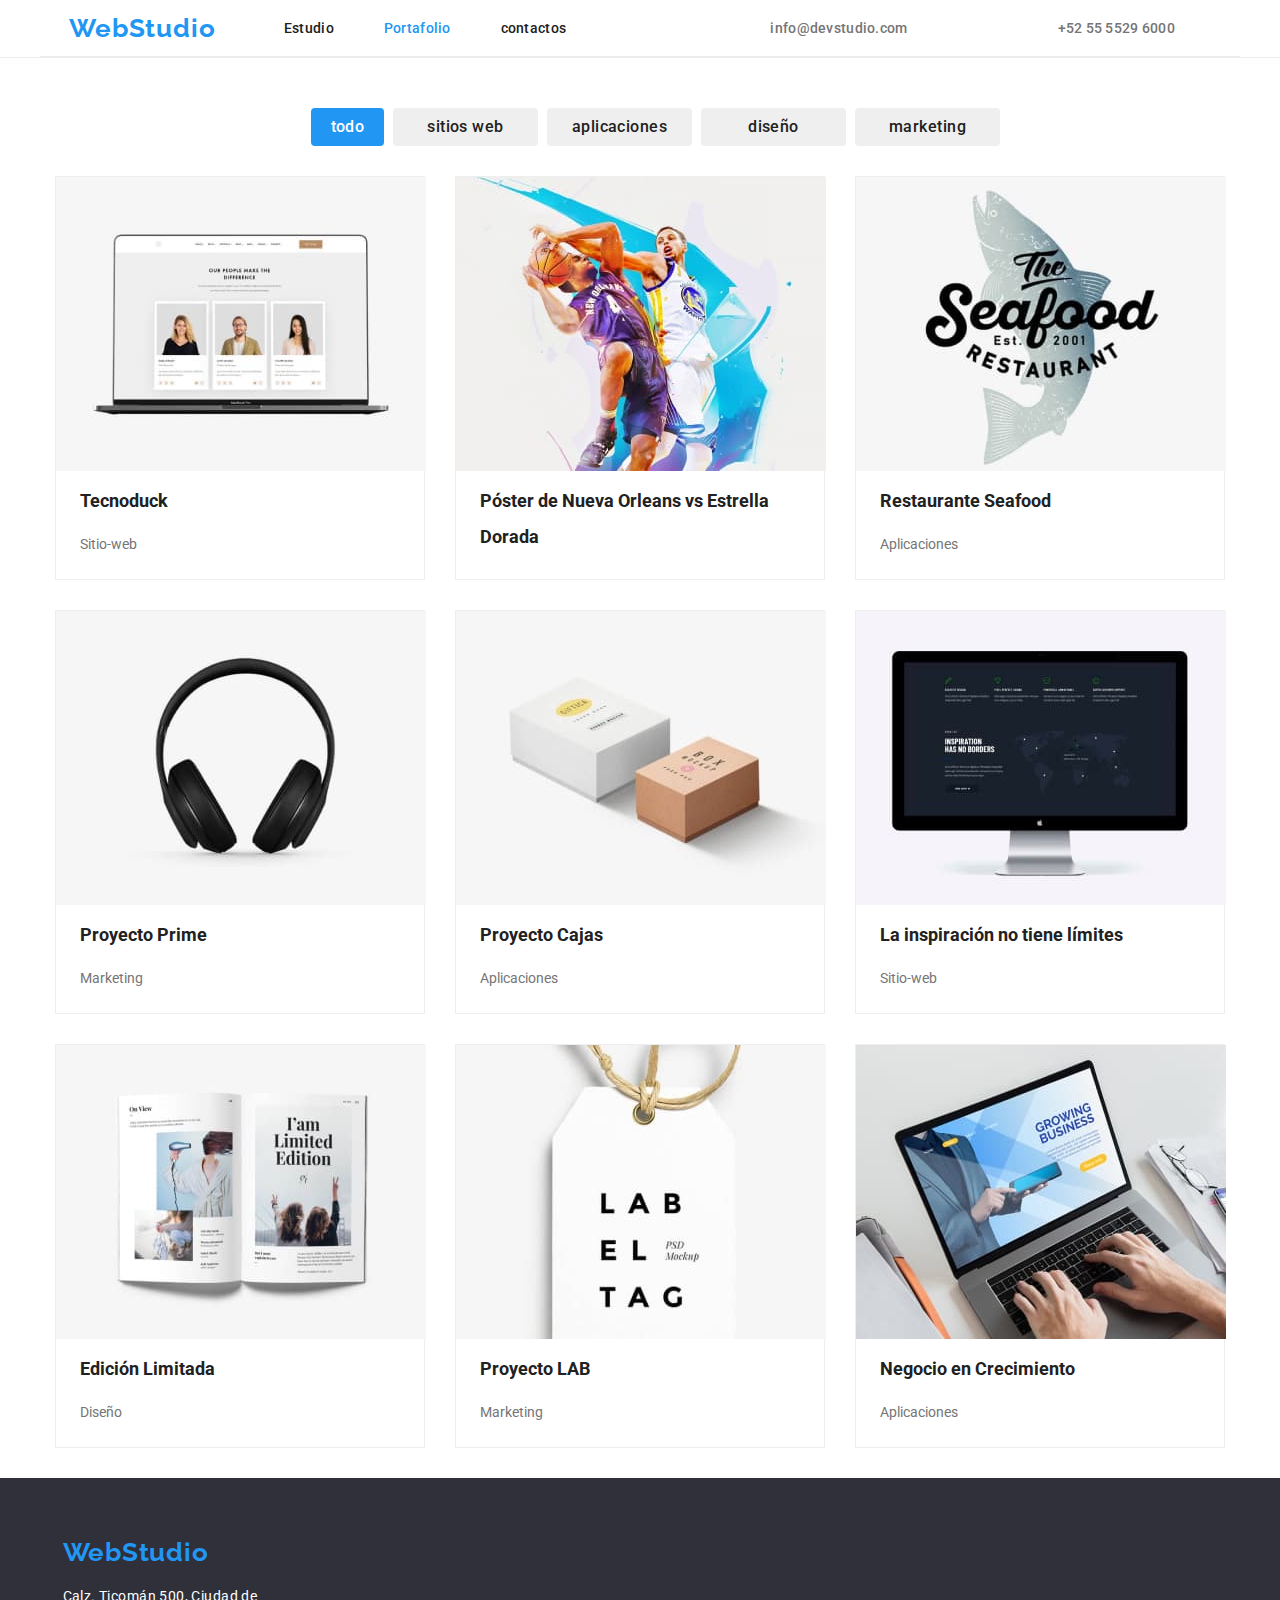
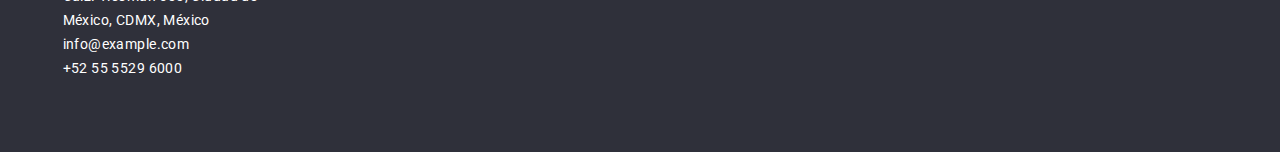
==== commit 9ef9e417: "modificacion" ====
--- a/portafolio.html
+++ b/portafolio.html
@@ -13,33 +13,35 @@
     <link rel="preconnect" href="https://fonts.gstatic.com" crossorigin />
   </head>
   <body>
-    <header class="container cabecera">
-      <a class="logo" href="#">WebStudio</a>
-      <nav class="menu">
+    <header class="cabecera-p">
+      <div class="container cabecera-p" class="borde">
+        <a class="logo" href="#">WebStudio</a>
+        <nav class="menu">
+          <ul class="list">
+            <li id="current">
+              <a class="link" href="./index.html">Estudio</a>
+            </li>
+            <li>
+              <a class="link current" href="./portafolio.html">Portafolio</a>
+            </li>
+            <li>
+              <a class="link contacts" href="./contactos">contactos</a>
+            </li>
+          </ul>
+        </nav>
         <ul class="list">
-          <li id="current">
-            <a class="link" href="./index.html">Estudio</a>
+          <li>
+            <a class="link-contacts" href="mailto:info@devstudio.com"
+              >info@devstudio.com</a
+            >
           </li>
           <li>
-            <a class="link current" href="./portafolio.html">Portafolio</a>
-          </li>
-          <li>
-            <a class="link contacts" href="./contactos">contactos</a>
+            <a class="link-contacts" href="tel:+52 55 5529 6000"
+              >+52 55 5529 6000</a
+            >
           </li>
         </ul>
-      </nav>
-      <ul class="list">
-        <li>
-          <a class="link-contacts" href="mailto:info@devstudio.com"
-            >info@devstudio.com</a
-          >
-        </li>
-        <li>
-          <a class="link-contacts" href="tel:+52 55 5529 6000"
-            >+52 55 5529 6000</a
-          >
-        </li>
-      </ul>
+      </div>
     </header>
     <main>
       <section class="container cuerpo-port">
@@ -155,31 +157,33 @@
         </ul>
       </section>
     </main>
-    <footer class="container">
-      <a class="logo-f" href="#">WebStudio</a>
-      <address>
-        <ul class="list-footer">
-          <li>
-            <a
-              class="contacts-footer"
-              href="https://www.google.com/search?q=Calz.+Ticom%C3%A1n+500%2C+Ciudad+de+M%C3%A9xico%2C+CDMX%2C+M%C3%A9xico&oq=Calz.+Ticom%C3%A1n+500%2C+Ciudad+de+M%C3%A9xico%2C+CDMX%2C+M%C3%A9xico&aqs=chrome..69i57.4331j0j7&sourceid=chrome&ie=UTF-8"
-              target="_blank"
-              rel="noopener noreferrer"
-              >Calz. Ticomán 500, Ciudad de México, CDMX, México</a
-            >
-          </li>
-          <li>
-            <a class="contacts-footer" href="mailto:info@example.com"
-              >info@example.com</a
-            >
-          </li>
-          <li>
-            <a class="contacts-footer" href="tel:+52 55 5529 6000"
-              >+52 55 5529 6000
-            </a>
-          </li>
-        </ul>
-      </address>
+    <footer>
+      <div class="container">
+        <a class="logo-f" href="#">WebStudio</a>
+        <address>
+          <ul class="list-footer">
+            <li>
+              <a
+                class="contacts-footer"
+                href="https://www.google.com/search?q=Calz.+Ticom%C3%A1n+500%2C+Ciudad+de+M%C3%A9xico%2C+CDMX%2C+M%C3%A9xico&oq=Calz.+Ticom%C3%A1n+500%2C+Ciudad+de+M%C3%A9xico%2C+CDMX%2C+M%C3%A9xico&aqs=chrome..69i57.4331j0j7&sourceid=chrome&ie=UTF-8"
+                target="_blank"
+                rel="noopener noreferrer"
+                >Calz. Ticomán 500, Ciudad de México, CDMX, México</a
+              >
+            </li>
+            <li>
+              <a class="contacts-footer" href="mailto:info@example.com"
+                >info@example.com</a
+              >
+            </li>
+            <li>
+              <a class="contacts-footer" href="tel:+52 55 5529 6000"
+                >+52 55 5529 6000
+              </a>
+            </li>
+          </ul>
+        </address>
+      </div>
     </footer>
   </body>
 </html>
--- a/css/styles.css
+++ b/css/styles.css
@@ -5,6 +5,11 @@
   --text-color: #212121;
   --background-color: #2f303a;
 }
+h1,
+h2,
+h3 {
+  margin: 0;
+}
 
 body {
   background-color: #ffffff;
@@ -19,14 +24,20 @@
   display: flex;
   align-items: center;
   justify-content: center;
-  border-bottom: 1px solid #ececec;
-}
+}
+
 .container {
   width: 1200px;
-  margin: auto;
+  margin: 0 auto;
   padding-left: 15px;
   padding-right: 15px;
 }
+.cabecera-p {
+  display: flex;
+  align-items: center;
+  justify-content: center;
+  border-bottom: 1px solid #ececec;
+}
 
 .menu {
   display: flex;
@@ -56,9 +67,6 @@
 }
 li {
   list-style: none;
-}
-.button:focus {
-  color: var(--brand-color);
 }
 .link:focus {
   color: var(--brand-color);
@@ -110,8 +118,11 @@
   padding-left: 100px;
 }
 button:hover {
-  background-color: #2196f3;
-  cursor: pointer;
+  color: var(--text-color);
+  cursor: pointer;
+}
+.button:focus {
+  color: var(--text-color);
 }
 .button {
   font-weight: 700;
@@ -127,6 +138,8 @@
   height: 31px;
   text-align: center;
   letter-spacing: 0.06em;
+  margin-left: 470px;
+  padding-bottom: 10px 32px;
 }
 
 .titles-ventajas {
@@ -156,7 +169,6 @@
 main .title {
   font-weight: 900;
   color: #ffffff;
-  line-height: 1.3;
   text-align: center;
   display: block;
   margin: 0 auto;
@@ -168,7 +180,6 @@
   width: 696px;
   padding: 0;
   font-size: 44px;
-  font-weight: 900;
 }
 .hero {
   background-color: var(--background-color);
@@ -201,17 +212,17 @@
 }
 .img-prin {
   display: block;
-  margin-left: 100px;
-  margin-right: 100px;
-  width: auto;
-  margin-top: 94px;
+  margin: auto;
+  padding-bottom: 94px;
+  padding-top: 94px;
+  min-width: 250;
 }
 .section-title {
   font-weight: 700;
   font-size: 36px;
   line-height: 1.166em;
-  margin: auto;
-  margin-bottom: 50px;
+  padding-bottom: 55px;
+  margin: auto;
   text-align: center;
   font-style: normal;
   letter-spacing: 0.03em;
@@ -220,18 +231,18 @@
   display: flex;
   margin: 0px;
   margin-right: 0px;
-  flex-direction: row;
-  justify-content: center;
+  padding-left: 15px;
 }
 .imag-objets {
-  height: 368px;
+  height: 323.7px;
+  width: 373.16px;
   margin-right: 30.26px;
 }
 .img-cont {
   width: 373.16px;
   height: 323.7px;
-  margin-left: 3 auto;
-  margin-right: 0 auto;
+  padding-right: 20px;
+  padding-left: 0px;
 }
 .our-team {
   font-weight: 700;
@@ -244,8 +255,10 @@
   letter-spacing: 0.03em;
 }
 .team-work {
-  display: block;
+  padding-left: 15px;
+  padding-top: 94px;
   padding-bottom: 94px;
+  min-width: 250;
   background-color: #f5f4fa;
 }
 
@@ -257,8 +270,8 @@
 .list-team {
   width: 270px;
   height: 368px;
-  margin-right: 6px;
-  margin-left: 15px;
+  margin-right: 30px;
+  background-color: #ffffff;
 }
 
 .img-e {
@@ -280,7 +293,7 @@
   color: #757575;
   line-height: 1.71em;
   text-align: center;
-  font-weight: 500;
+  font-weight: 400;
   letter-spacing: 0.03em;
   margin: auto;
   font-style: normal;
@@ -347,14 +360,23 @@
   font-size: 14px;
   color: #757575;
   line-height: 1.71em;
+  padding-left: 24px;
+  padding-right: 24px;
 }
 .title-prt {
   font-style: normal;
   font-weight: 700;
   font-size: 18px;
   line-height: 2em;
+  padding-left: 24px;
+  padding-right: 24px;
 }
 .img-port {
+  width: 370px;
+  height: 404px;
+  border: 1px solid #eeeeee;
+}
+.img-port:hover {
   width: 370px;
   height: 404px;
   border: 1px solid #eeeeee;
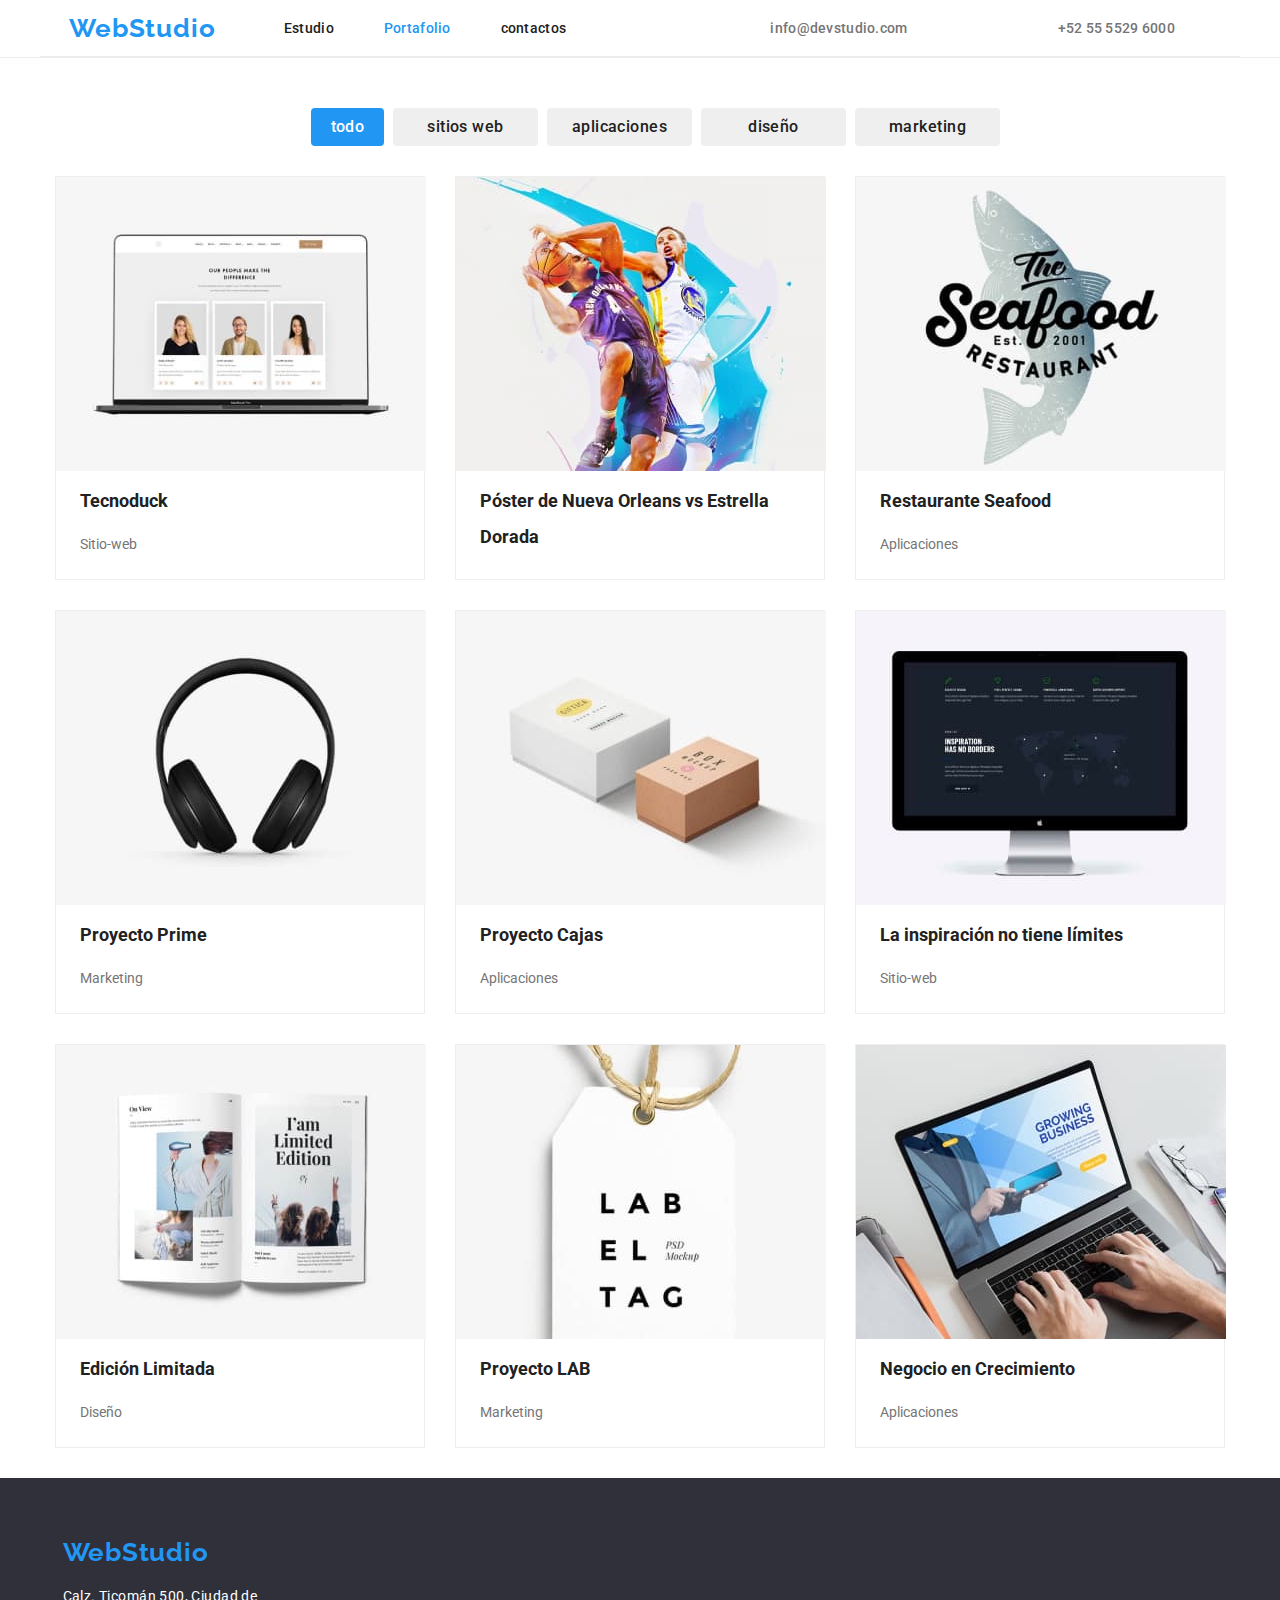
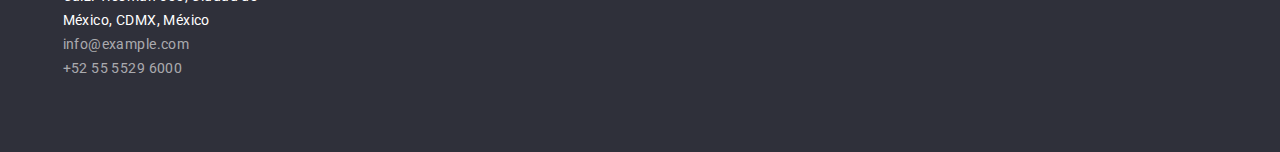
==== commit 1dc48c9b: "tarea3" ====
--- a/portafolio.html
+++ b/portafolio.html
@@ -164,7 +164,7 @@
           <ul class="list-footer">
             <li>
               <a
-                class="contacts-footer"
+                class="contacts-footer-uno"
                 href="https://www.google.com/search?q=Calz.+Ticom%C3%A1n+500%2C+Ciudad+de+M%C3%A9xico%2C+CDMX%2C+M%C3%A9xico&oq=Calz.+Ticom%C3%A1n+500%2C+Ciudad+de+M%C3%A9xico%2C+CDMX%2C+M%C3%A9xico&aqs=chrome..69i57.4331j0j7&sourceid=chrome&ie=UTF-8"
                 target="_blank"
                 rel="noopener noreferrer"
--- a/css/styles.css
+++ b/css/styles.css
@@ -134,12 +134,10 @@
   border-radius: 4px;
   display: block;
   justify-content: center;
-  width: 240px;
-  height: 31px;
   text-align: center;
   letter-spacing: 0.06em;
   margin-left: 470px;
-  padding-bottom: 10px 32px;
+  padding: 10px 32px;
 }
 
 .titles-ventajas {
@@ -286,6 +284,7 @@
   text-align: center;
   letter-spacing: 0.03em;
   font-style: normal;
+  padding-top: 30px;
 }
 
 .profession {
@@ -297,6 +296,7 @@
   letter-spacing: 0.03em;
   margin: auto;
   font-style: normal;
+  padding: 10px;
 }
 
 .filter-button {
@@ -390,13 +390,21 @@
   background-color: #2f303a;
 }
 
-.contacts-footer {
+.contacts-footer-uno {
   font-size: 14px;
   color: #ffffff;
   line-height: 1.7;
   letter-spacing: 0.03em;
   font-weight: 400;
   line-height: 1.7142em;
+}
+.contacts-footer {
+  font-size: 14px;
+  line-height: 1.7;
+  letter-spacing: 0.03em;
+  font-weight: 400;
+  line-height: 1.7142em;
+  color: rgba(255, 255, 255, 0.6);
 }
 
 .logo-f {
